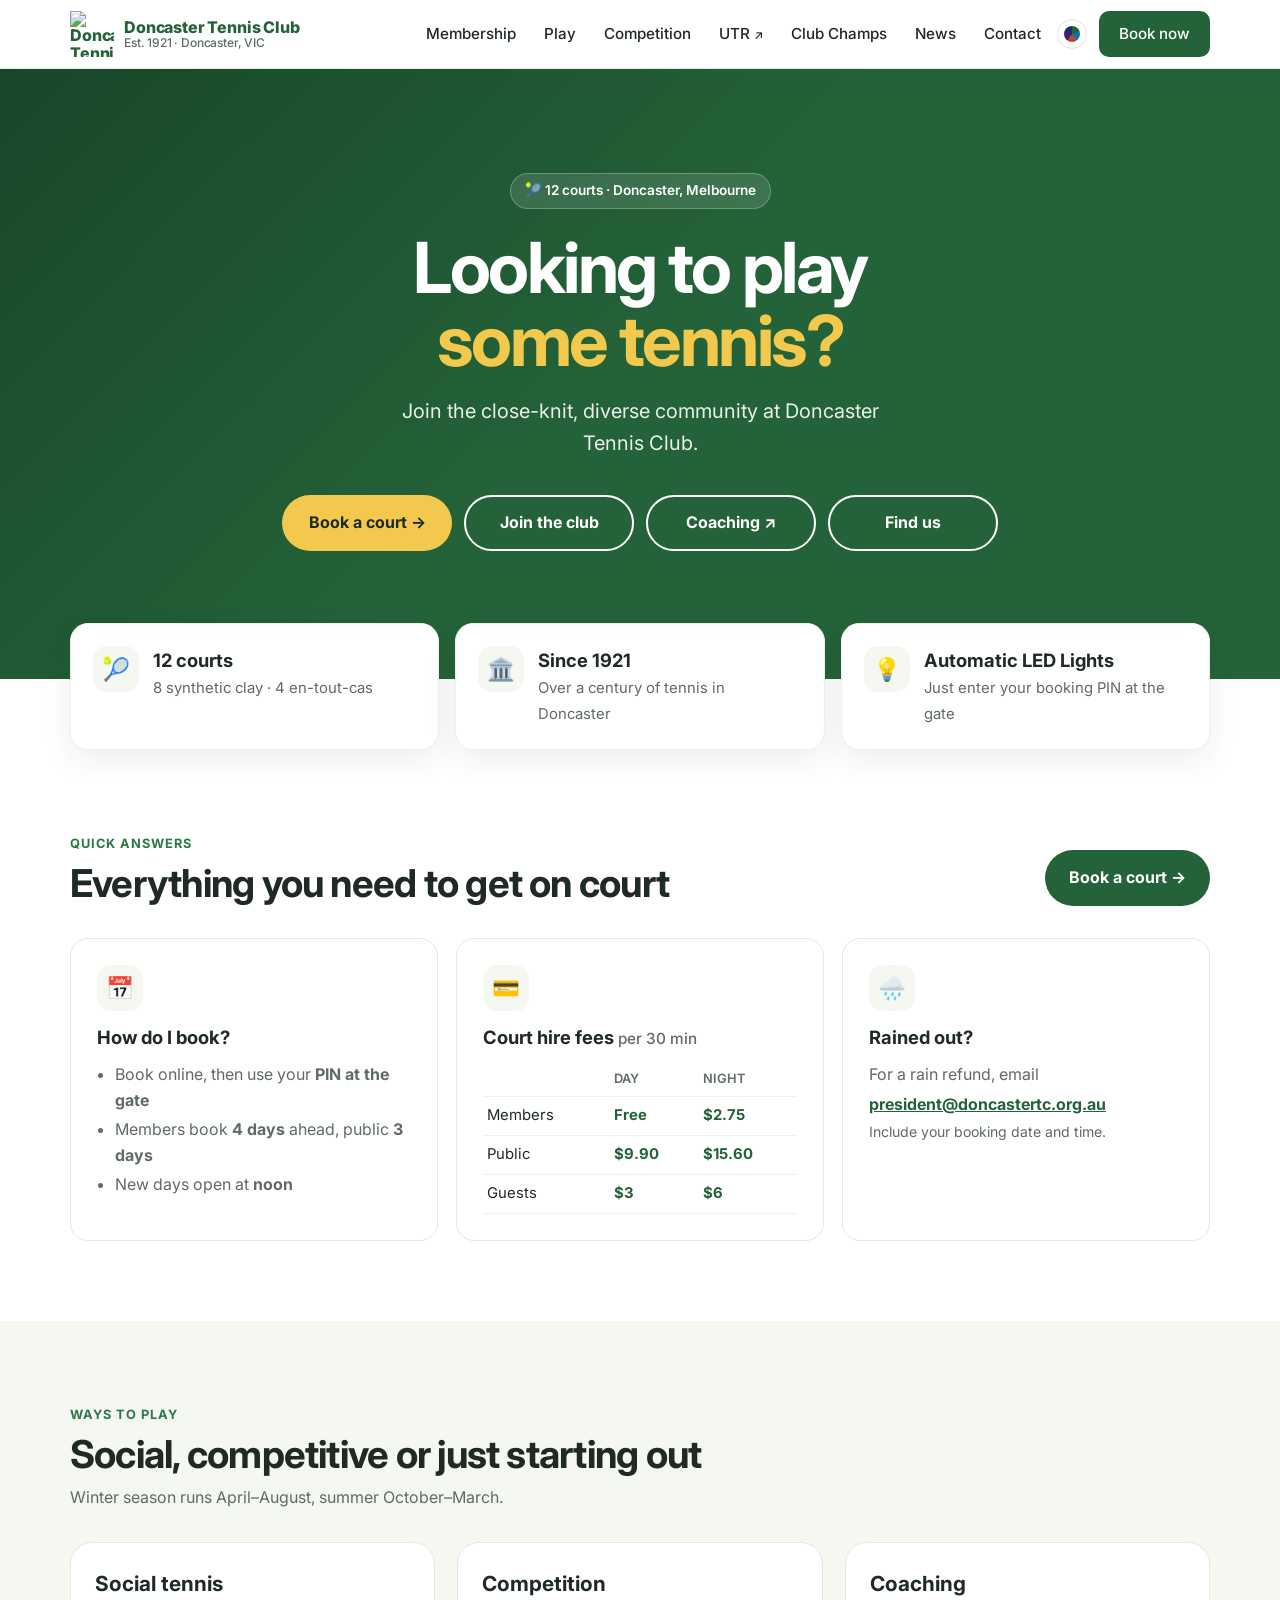
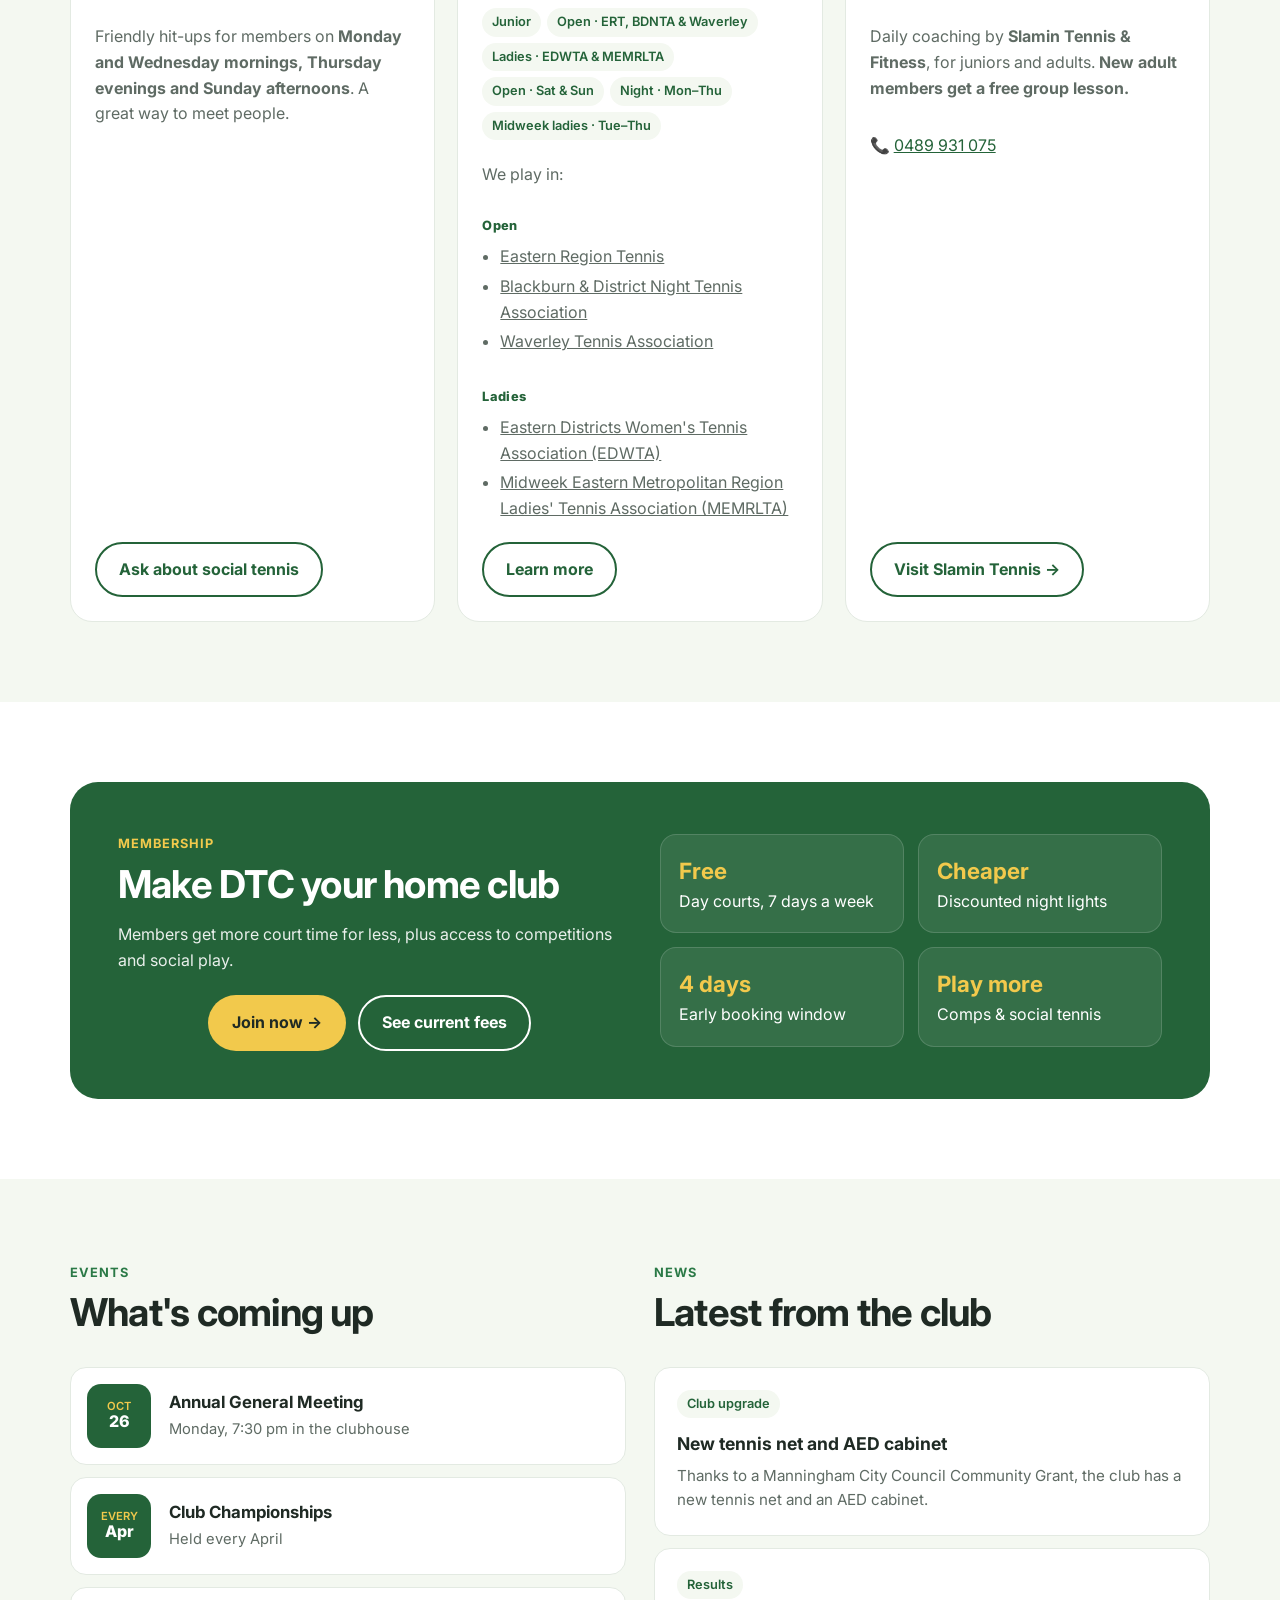
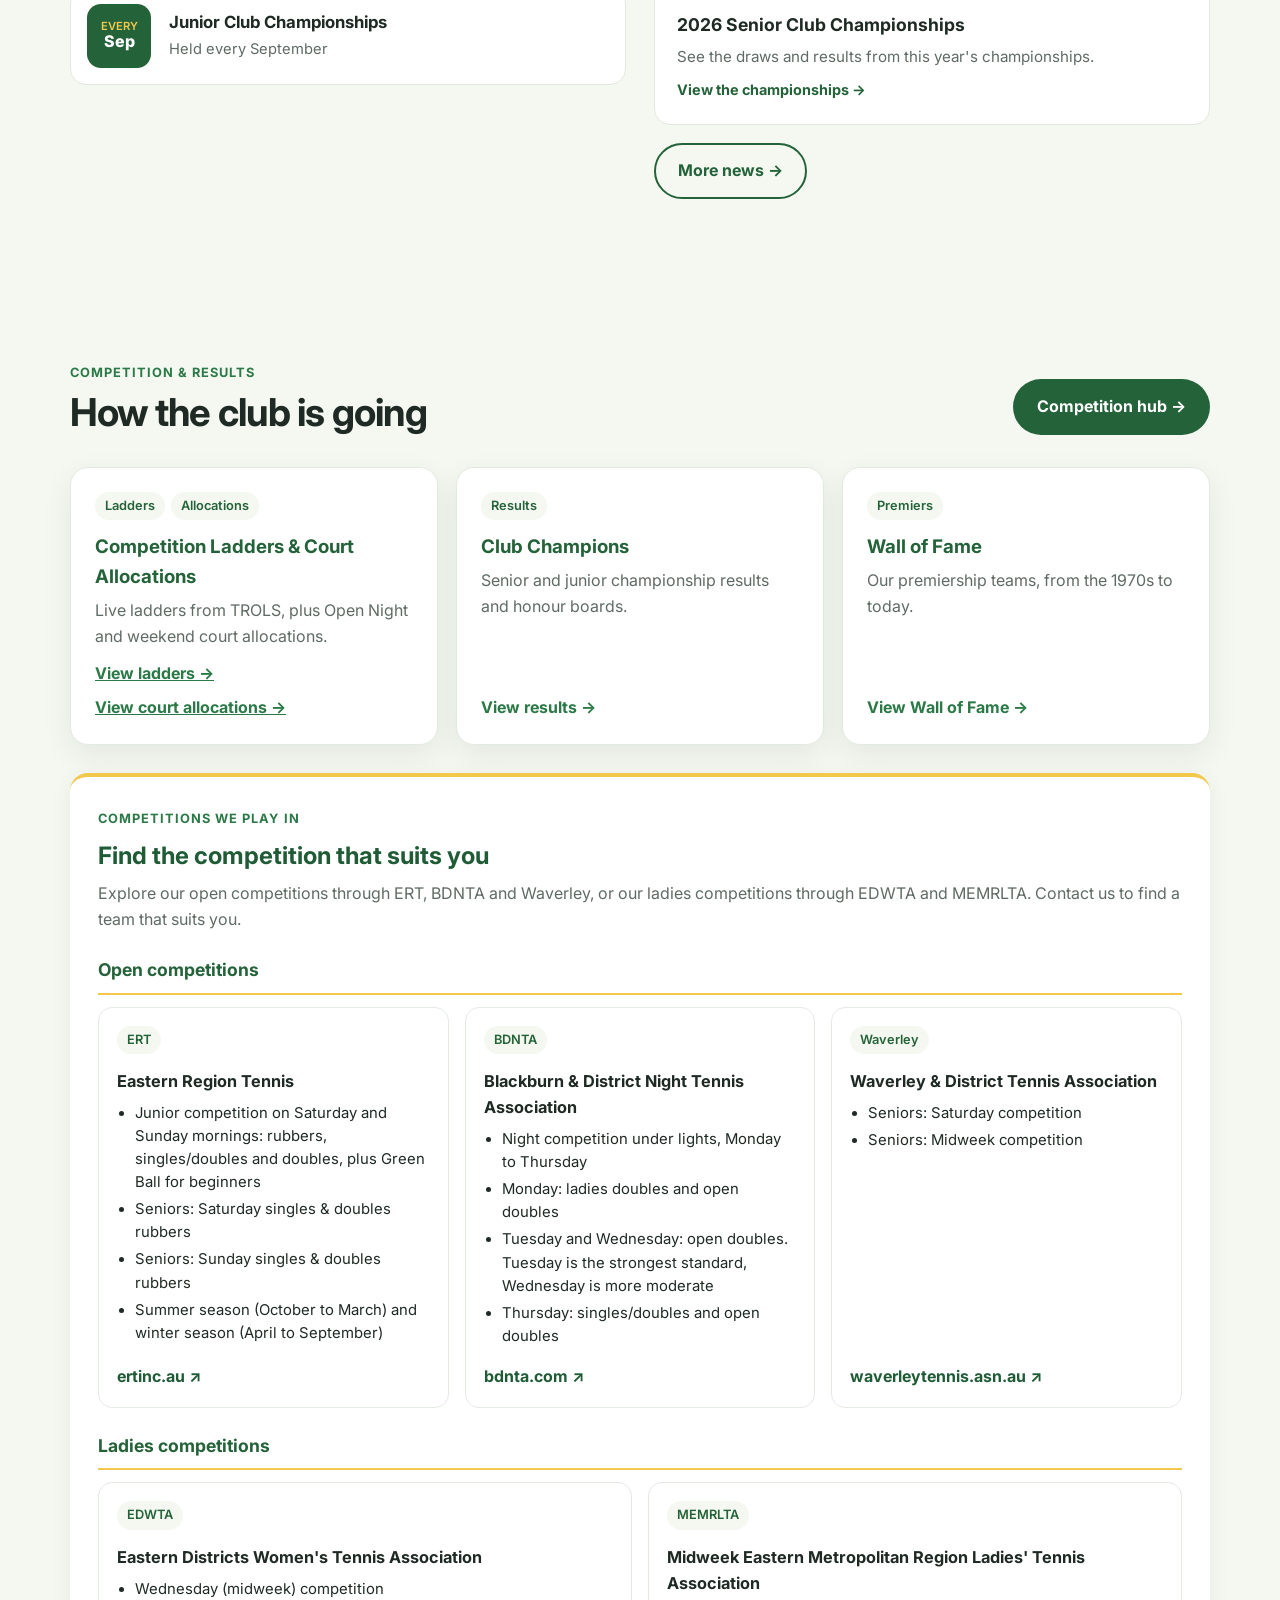
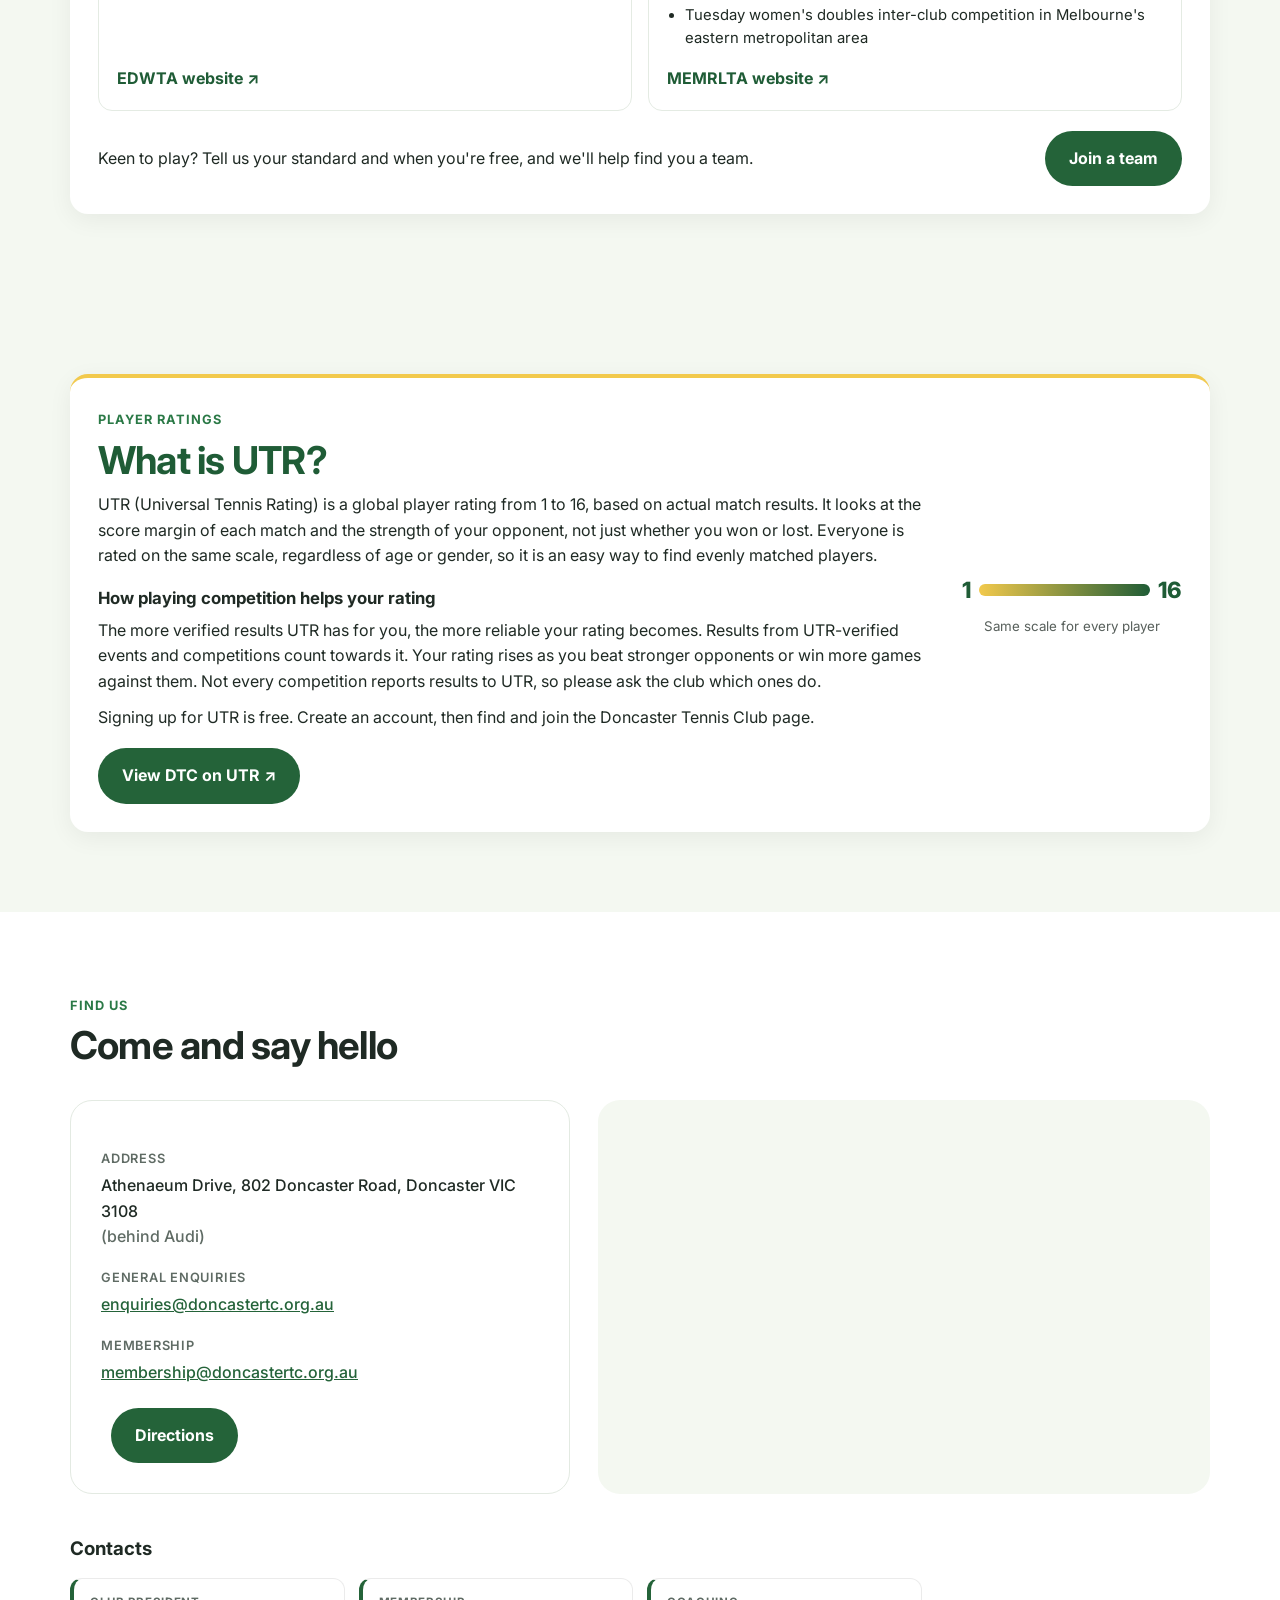
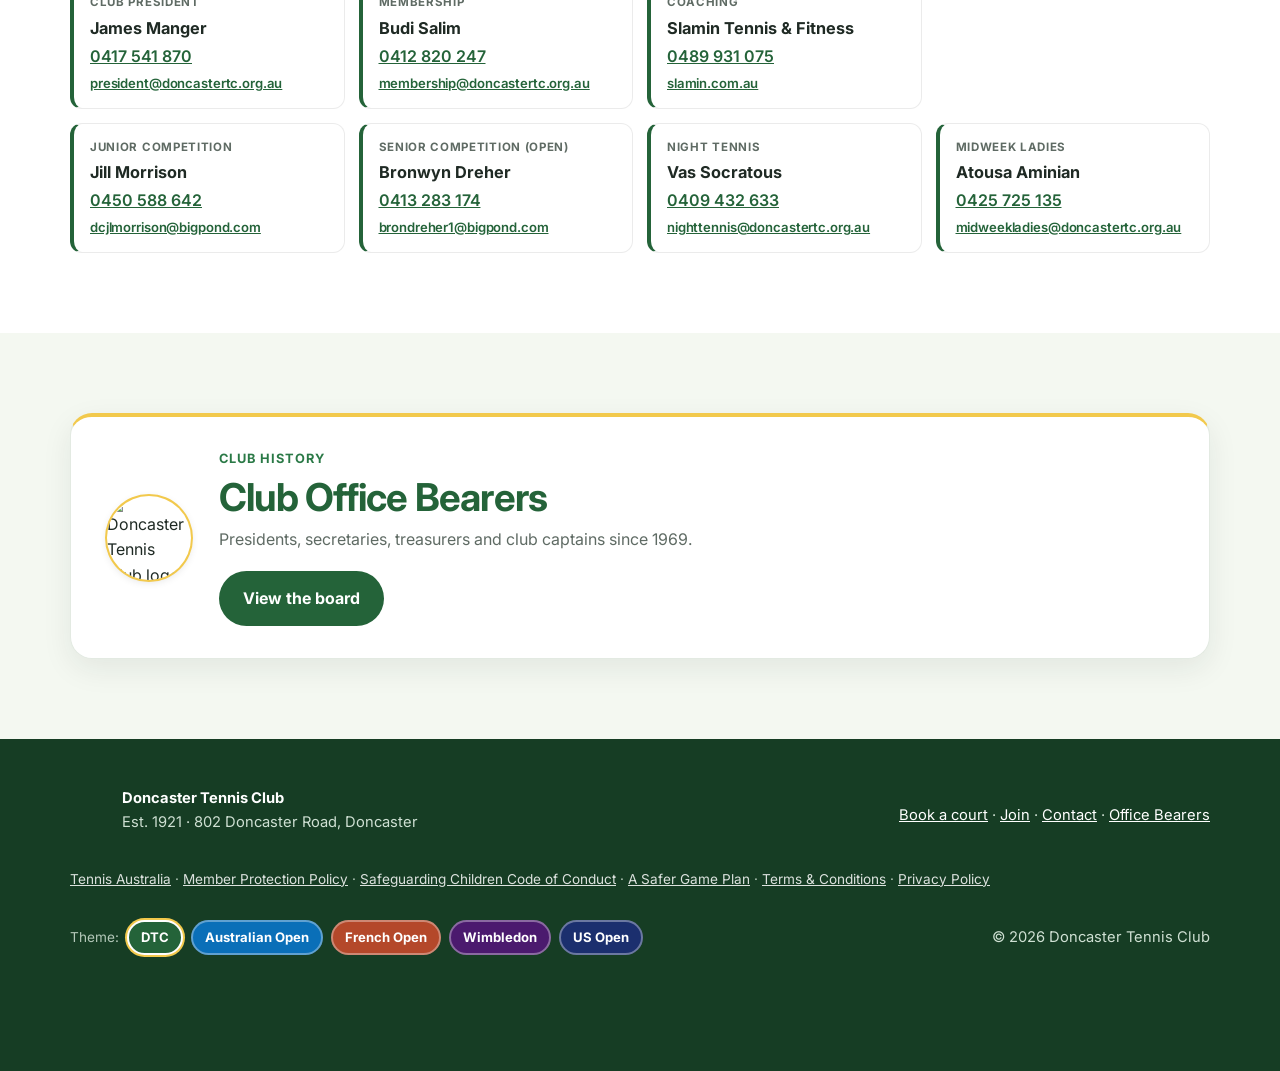
==== index.html @ 99ca33c4 "Social icons, Social/Coaching slideshows, 3-card Competition & Results section Co-authored-by: Donca" ====
<!doctype html>
<html lang="en">
<head>
<meta charset="utf-8"><meta name="viewport" content="width=device-width,initial-scale=1">
<title>Doncaster Tennis Club · Melbourne</title>
<meta name="description" content="Doncaster Tennis Club – 12 courts in Doncaster, Melbourne. Book a court, join, coaching and competition.">
<link rel="icon" href="logo.png">
<link rel="preconnect" href="https://fonts.googleapis.com"><link href="https://fonts.googleapis.com/css2?family=Inter:wght@400;500;600;700;800&display=swap" rel="stylesheet">
<style>
:root{--g:#246339;--g2:#2A7946;--y:#F2C94C;--t:#1F2A24;--m:#5F6B64;--l:#F4F8F1;--r:18px;--sh:0 10px 30px rgba(31,42,36,.08)}
*{box-sizing:border-box}html{scroll-behavior:smooth;scroll-padding-top:80px}
body{margin:0;font-family:Inter,system-ui,-apple-system,Segoe UI,Roboto,sans-serif;color:var(--t);line-height:1.6;background:#fff}
img{max-width:100%;display:block}a{color:var(--g)}
.wrap{max-width:1180px;margin:0 auto;padding:0 20px}
.skip{position:absolute;left:-999px}.skip:focus{left:10px;top:10px;z-index:99;background:#fff;padding:8px}
:focus-visible{outline:3px solid var(--y);outline-offset:2px}
/* banner */
.banner{background:var(--y);color:var(--t);font-weight:600;font-size:.95rem}
.banner .wrap{display:flex;align-items:center;gap:12px;padding-top:9px;padding-bottom:9px}
.banner p{margin:0;flex:1;text-align:center}.banner button{background:none;border:0;font-size:1.4rem;line-height:1;cursor:pointer;color:var(--t)}
/* header */
header{position:sticky;top:0;z-index:50;background:rgba(255,255,255,.92);backdrop-filter:blur(10px);border-bottom:1px solid #e6ece6}
.nav{display:flex;align-items:center;justify-content:space-between;height:68px}
.brand{display:flex;align-items:center;gap:10px;text-decoration:none;color:var(--g);font-weight:800;letter-spacing:-.01em;line-height:1.1;flex-shrink:0}
.brand img{width:44px;height:46px}.brand small{display:block;font-weight:500;color:var(--m);font-size:.75rem}
.menu{display:flex;gap:4px;list-style:none;margin:0;padding:0;align-items:center}
.menu a{text-decoration:none;color:var(--t);font-weight:500;padding:8px 12px;border-radius:10px;font-size:.95rem;white-space:nowrap}
.menu a:hover{background:var(--l);color:var(--g)}
.menu a.btn-g:hover{background:var(--y);color:#1F2A24}
.btn{display:inline-flex;align-items:center;justify-content:center;gap:8px;font-weight:700;text-decoration:none;border-radius:999px;padding:13px 22px;transition:transform .15s,box-shadow .15s;border:2px solid transparent}
.btn:hover{transform:translateY(-2px);box-shadow:var(--sh)}
.btn-y{background:var(--y);color:var(--t)!important}.btn-g{background:var(--g);color:#fff!important}
.btn-o{border-color:currentColor;color:#fff}.btn-og{border-color:var(--g);color:var(--g)}
.menu .btn{padding:9px 18px;margin-left:8px}
.burger{display:none;background:none;border:0;width:44px;height:44px;cursor:pointer;border-radius:10px}
.burger span{display:block;width:22px;height:2px;background:var(--t);margin:5px auto;transition:.2s}
/* hero */
.hero{position:relative;color:#fff;overflow:hidden;background:linear-gradient(135deg,rgba(22,66,38,.86) 0%,color-mix(in srgb,var(--g) 76%,transparent) 50%,color-mix(in srgb,var(--g) 70%,transparent) 100%),url(hero-court.jpg) center 45%/cover no-repeat #246339}
@media(max-width:700px){.hero{background:linear-gradient(180deg,rgba(22,66,38,.82),color-mix(in srgb,var(--g) 78%,transparent)),url(hero-court-m.jpg) center/cover no-repeat #246339}}
.hero .wrap{display:flex;flex-direction:column;align-items:center;text-align:center;padding-top:104px;padding-bottom:128px;position:relative;z-index:1}
.eyebrow{display:inline-block;background:rgba(255,255,255,.12);border:1px solid rgba(255,255,255,.25);padding:6px 14px;border-radius:999px;font-size:.85rem;font-weight:600}
h1{font-size:clamp(2.4rem,6vw,4.4rem);line-height:1.04;letter-spacing:-.035em;margin:22px 0 18px;max-width:18ch;text-wrap:balance}
h1 em{font-style:normal;color:var(--y)}
.hero p.lead{font-size:1.25rem;opacity:.9;max-width:38ch;margin:0 auto 36px}
.ctas{display:flex;flex-wrap:wrap;gap:12px;justify-content:center}
/* quick info */
.facts{margin-top:-56px;position:relative;z-index:2}
.facts .grid{display:grid;grid-template-columns:repeat(3,1fr);gap:16px}
.fact{background:#fff;border-radius:var(--r);padding:22px;box-shadow:var(--sh);display:flex;gap:14px;align-items:flex-start;border:1px solid #edf1ec}
.ico{flex:none;width:46px;height:46px;border-radius:14px;background:var(--l);display:grid;place-items:center;font-size:1.4rem}
.fact b{display:block;font-size:1.15rem}.fact span{color:var(--m);font-size:.93rem}
section{padding:80px 0}.band{background:var(--l)}
.sh{display:flex;justify-content:space-between;align-items:end;gap:20px;margin-bottom:32px;flex-wrap:wrap}
h2{font-size:clamp(1.7rem,3.5vw,2.4rem);letter-spacing:-.02em;line-height:1.15;margin:6px 0 0}
.kicker{color:var(--g2);font-weight:700;text-transform:uppercase;letter-spacing:.08em;font-size:.8rem}
.sub{color:var(--m);max-width:52ch;margin:8px 0 0}
/* quick answers */
.qa{display:grid;grid-template-columns:repeat(3,1fr);gap:18px}
.card{background:#fff;border-radius:var(--r);padding:26px;border:1px solid #e3eae2;transition:transform .2s,box-shadow .2s}
.card:hover{transform:translateY(-4px);box-shadow:var(--sh)}
.card h3{margin:12px 0 10px;font-size:1.15rem}
.card ul{margin:0;padding-left:18px;color:var(--m)}.card li{margin:4px 0}
table{width:100%;border-collapse:collapse;font-size:.93rem}
th,td{text-align:left;padding:7px 4px;border-bottom:1px solid #edf1ec}th{color:var(--m);font-weight:600;font-size:.8rem;text-transform:uppercase}
td.p{font-weight:700;color:var(--g)}
.note{font-size:.82rem;color:var(--m);margin-top:10px}
/* ways */
.ways{display:grid;grid-template-columns:repeat(3,1fr);gap:22px}
.way{background:#fff;border-radius:22px;overflow:hidden;border:1px solid #e3eae2;display:flex;flex-direction:column;transition:transform .2s,box-shadow .2s}
.way:hover{transform:translateY(-4px);box-shadow:var(--sh)}
.way>img,.way-photos{aspect-ratio:4/3;object-fit:cover;width:100%;display:block}
.way-photos{position:relative;background:var(--l);overflow:hidden}
.way-photos[hidden]{display:none}
.way-photos .wp-slide{position:absolute;inset:0;opacity:0;transition:opacity .7s ease;color:inherit;text-decoration:none}
.way-photos .wp-slide.is-on{opacity:1;z-index:1}
.way-photos .wp-slide img{width:100%;height:100%;object-fit:cover;aspect-ratio:auto}
.way-photos .wp-cap{position:absolute;left:0;right:0;bottom:0;padding:26px 14px 24px;background:linear-gradient(180deg,transparent,rgba(15,24,18,.78));color:#fff;font-size:.82rem;font-weight:600;line-height:1.3;display:-webkit-box;-webkit-line-clamp:2;-webkit-box-orient:vertical;overflow:hidden}
.way-photos .wp-dots{position:absolute;left:0;right:0;bottom:7px;display:flex;justify-content:center;gap:6px;z-index:2}
.way-photos .wp-dots button{width:8px;height:8px;padding:0;border:0;border-radius:999px;background:rgba(255,255,255,.55);cursor:pointer}
.way-photos .wp-dots button[aria-current=true]{background:var(--y);width:16px}
@media (prefers-reduced-motion:reduce){.way-photos .wp-slide{transition:none}}
.way .b{padding:24px;display:flex;flex-direction:column;flex:1}
.way h3{margin:0 0 8px;font-size:1.3rem}.way p,.way li{color:var(--m)}.way ul{padding-left:18px;margin:0 0 16px}
.way .btn{margin-top:auto;align-self:flex-start}
.tag{display:inline-block;background:var(--l);color:var(--g);font-weight:600;font-size:.8rem;padding:4px 10px;border-radius:999px;margin:0 6px 6px 0}
/* membership */
.mem{background:var(--g);color:#fff;border-radius:28px;padding:48px;display:grid;grid-template-columns:1fr 1fr;gap:40px;align-items:center;position:relative;overflow:hidden}
.mem h2{color:#fff}.mem .kicker{color:var(--y)}
.perks{display:grid;grid-template-columns:1fr 1fr;gap:14px;list-style:none;padding:0;margin:0}
.perks li{background:rgba(255,255,255,.08);border:1px solid rgba(255,255,255,.15);border-radius:16px;padding:18px}
.perks b{display:block;color:var(--y);font-size:1.4rem}
.mem a.link{color:#fff;font-weight:600}
.news.has-img{display:flex;gap:16px;align-items:flex-start}.news .th{width:96px;height:96px;flex:none;object-fit:cover;border-radius:12px}
.news .dt{color:var(--m);font-size:.85rem;font-weight:600}
.news-load{padding:22px;border-radius:16px;border:1px dashed #cfdccd;color:var(--m);margin-bottom:12px}
.news-more{margin-top:6px}
/* events & news */
.two{display:grid;grid-template-columns:1fr 1fr;gap:28px}
.ev{display:flex;gap:18px;align-items:center;padding:16px;background:#fff;border-radius:16px;border:1px solid #e3eae2;margin-bottom:12px}
.date{flex:none;width:64px;height:64px;border-radius:14px;background:var(--g);color:#fff;display:grid;place-items:center;text-align:center;line-height:1.05;font-weight:800}
.date small{display:block;font-size:.7rem;font-weight:600;color:var(--y);text-transform:uppercase}
.ev h3{margin:0;font-size:1.05rem}.ev p{margin:2px 0 0;color:var(--m);font-size:.92rem}
.news{display:block;text-decoration:none;color:inherit;padding:22px;background:#fff;border-radius:16px;border:1px solid #e3eae2;margin-bottom:12px;transition:.2s}
.news:hover{border-color:var(--g2);box-shadow:var(--sh)}
.news h3{margin:6px 0;font-size:1.1rem}.news p{margin:0;color:var(--m);font-size:.95rem}.news .more{color:var(--g);font-weight:700;font-size:.9rem;margin-top:8px;display:inline-block}
/* find */
.find{display:grid;grid-template-columns:.9fr 1.1fr;gap:28px;align-items:stretch}
.contact{background:#fff;border-radius:22px;padding:30px;border:1px solid #e3eae2}
.contacts{margin-top:40px}.contacts h3{margin:0 0 14px}.cgrid{display:grid;grid-template-columns:repeat(auto-fill,minmax(250px,1fr));gap:14px}.cc{background:#fff;border:1px solid rgba(0,0,0,.08);border-left:4px solid var(--g);border-radius:12px;padding:14px 16px;display:flex;flex-direction:column;gap:3px;min-width:0}.cc .cr{font-size:.72rem;text-transform:uppercase;letter-spacing:.06em;color:var(--m);font-weight:700}.cc b{font-size:1.02rem}.cc a{overflow-wrap:anywhere;font-weight:600}
.contact dl{margin:0}.contact dt{font-size:.8rem;text-transform:uppercase;letter-spacing:.06em;color:var(--m);font-weight:600;margin-top:18px}
.contact dd{margin:4px 0 0;font-weight:500}
.social{display:flex;gap:10px;margin-top:22px;flex-wrap:wrap}
iframe{background:var(--l) url(h20.jpg) center/cover;width:100%;height:100%;min-height:380px;border:0;border-radius:22px}
footer{background:#163d24;color:#cfe0d3;padding:48px 0 110px;font-size:.92rem}
footer .wrap{display:flex;justify-content:space-between;gap:24px;flex-wrap:wrap;align-items:center}
footer a{color:#fff}footer img{width:40px}
.fb{display:flex;gap:12px;align-items:center}
.soc{display:flex;gap:8px;align-items:center}
.soc a{display:inline-flex;align-items:center;justify-content:center;width:40px;height:40px;border-radius:50%;border:2px solid currentColor;color:var(--g);text-decoration:none;background:transparent;flex-shrink:0}
.soc a:hover,.soc a:focus-visible{background:var(--g);color:#fff;outline:2px solid var(--g);outline-offset:2px}
.soc a svg{width:18px;height:18px;fill:currentColor;display:block}
.fb .soc{margin-top:10px}
footer .soc a{color:#fff;border-color:rgba(255,255,255,.65)}
footer .soc a:hover,footer .soc a:focus-visible{background:#fff;color:#163d24;outline-color:#fff}

/* mobile bar */
.mbar{display:none}
/* reveal */
.rv{opacity:0;transform:translateY(24px);transition:opacity .7s ease,transform .7s ease}.rv.in{opacity:1;transform:none}
#results .sub{max-width:420px}
.tabs{display:flex;gap:6px;background:#fff;border:1px solid #e3eae2;border-radius:999px;padding:5px;width:max-content;max-width:100%;overflow-x:auto;margin-bottom:24px}
.tabs button{border:0;background:none;font:inherit;font-weight:700;color:var(--m);padding:10px 18px;border-radius:999px;cursor:pointer;white-space:nowrap}
.tabs button[aria-selected=true]{background:var(--g);color:#fff}
.sm-l{display:none}
.tp{background:#fff;border:1px solid #e3eae2;border-radius:var(--r);padding:26px;box-shadow:var(--sh)}
.lad{display:grid;grid-template-columns:repeat(3,1fr);gap:18px;margin-bottom:18px}
.lg h4{margin:0 0 8px;font-size:.85rem;color:var(--m);text-transform:uppercase;letter-spacing:.05em}
.chips{display:flex;flex-wrap:wrap;gap:6px}
.chip{border:1.5px solid var(--g);background:#fff;color:var(--g);font:inherit;font-size:.88rem;font-weight:600;padding:6px 12px;border-radius:999px;cursor:pointer}
.chip.on,.chip:hover{background:var(--g);color:#fff}
.lframe{border:1px solid #e3eae2;border-radius:12px;overflow:hidden}
.lhead{display:flex;justify-content:space-between;gap:10px;flex-wrap:wrap;padding:12px 16px;background:var(--l);font-size:.95rem}
.lhead a{font-weight:700}
#lif{width:100%;height:560px;border:0;display:block;background:#fff}
.tw{overflow-x:auto;-webkit-overflow-scrolling:touch;margin:0 0 8px}
.rt{min-width:560px}.rt td.w{font-weight:700;color:var(--g)}.rt td.ev-n{font-weight:600}
.rt tbody tr:nth-child(even){background:#fafcf9}.rt td,.rt th{padding:10px 10px}
.rh{margin:26px 0 8px;font-size:1.1rem}.rh:first-child{margin-top:0}
.soon{background:var(--l);border-radius:14px;padding:20px 22px}.soon h3{margin:8px 0 4px}.soon p{margin:0 0 14px;color:var(--m)}
details{margin-top:18px;border-top:1px solid #edf1ec;padding-top:14px}summary{cursor:pointer;font-weight:700;color:var(--g);font-size:1.02rem}
details .tw{margin-top:12px}
.dyn:empty{display:none}.dyn{margin-top:22px}.dyn h4{margin:0 0 8px;font-size:.85rem;color:var(--m);text-transform:uppercase;letter-spacing:.05em}
.dyn a{display:block;padding:8px 0;border-bottom:1px solid #edf1ec;text-decoration:none;font-weight:600}.dyn a span{color:var(--m);font-weight:400;font-size:.85rem;margin-left:8px}
@media (max-width:960px){.lad{grid-template-columns:1fr}}
@media (max-width:600px){.lg-l{display:none}.sm-l{display:inline}.tabs{width:100%}.tabs button{flex:1}.tp{padding:18px}.tabs button{padding:9px 13px;font-size:.9rem}#lif{height:480px}}
@media (prefers-reduced-motion:reduce){*{transition:none!important;scroll-behavior:auto!important}.rv{opacity:1;transform:none}}
@media (max-width:1100px) and (min-width:1021px){
 .menu{gap:2px}
 .menu a{padding:8px 8px}
 .menu .btn{padding:9px 14px;margin-left:4px}
}
@media (max-width:1020px){
 .menu{position:fixed;inset:68px 0 auto 0;background:#fff;flex-direction:column;align-items:stretch;padding:12px 20px 24px;gap:2px;box-shadow:var(--sh);transform:translateY(-12px);opacity:0;visibility:hidden;transition:.25s;z-index:-1;top:68px;bottom:auto}
 .menu.open{transform:none;opacity:1;visibility:visible}.menu a{padding:14px 12px;font-size:1.05rem}.menu .btn{margin:10px 0 0}
 .burger{display:block}
 .burger[aria-expanded=true] span:nth-child(1){transform:translateY(7px) rotate(45deg)}
 .burger[aria-expanded=true] span:nth-child(2){opacity:0}
 .burger[aria-expanded=true] span:nth-child(3){transform:translateY(-7px) rotate(-45deg)}
}
@media (max-width:960px){
 .hero .wrap{padding-top:64px;padding-bottom:96px}
 .facts .grid,.qa,.ways,.two,.find,.mem{grid-template-columns:1fr}
 .mem{padding:30px 22px}
 section{padding:56px 0}
}
@media (max-width:600px){
 .hero .wrap{padding-top:48px;padding-bottom:84px}
 .ctas .btn{flex:1 1 100%}
 .perks{grid-template-columns:1fr 1fr}
 .mbar{display:grid;grid-template-columns:1fr 1fr 1fr;gap:8px;position:fixed;left:0;right:0;bottom:0;z-index:60;background:#fff;padding:10px 12px calc(10px + env(safe-area-inset-bottom));box-shadow:0 -6px 20px rgba(0,0,0,.08)}
 .mbar a{padding:12px 6px;font-size:.92rem}
}

[data-theme=ao]{--g:#0A6FB8;--g2:#0091D2;--y:#C8E63C;--l:#EEF6FB}
[data-theme=rg]{--g:#B4482A;--g2:#D0623E;--y:#F3D08A;--l:#FBF2EC}
[data-theme=wim]{--g:#4B1A6E;--g2:#00703C;--y:#E2CF8E;--l:#F5F1F8}
[data-theme=us]{--g:#1B2F6E;--g2:#2F6FD6;--y:#FFD100;--l:#EEF2FA}
.themes{display:flex;flex-wrap:wrap;gap:8px;align-items:center;justify-content:center;margin:6px 0}
.themes span{font-size:.85rem;opacity:.85}
.themes button{border:2px solid rgba(255,255,255,.35);border-radius:999px;padding:5px 12px;font:inherit;font-size:.82rem;font-weight:700;cursor:pointer;color:#fff;background:var(--sw)}
.themes button[aria-pressed=true]{border-color:#fff;box-shadow:0 0 0 2px var(--y)}

.tsel{position:relative;display:flex;align-items:center}
.tbtn{width:30px;height:30px;border-radius:50%;border:1px solid #dfe6de;background:#fff;cursor:pointer;display:grid;place-items:center;padding:0}
.tbtn:hover{border-color:var(--g)}
.tdot{width:16px;height:16px;border-radius:50%;background:conic-gradient(#246339 0 20%,#0A6FB8 0 40%,#B4482A 0 60%,#4B1A6E 0 80%,#1B2F6E 0)}
.tpop{position:absolute;top:40px;right:0;background:#fff;border:1px solid #e3eae2;border-radius:999px;padding:6px;display:flex;gap:6px;box-shadow:var(--sh);z-index:60}
.tpop[hidden]{display:none}
.tpop button{width:22px;height:22px;border-radius:50%;border:2px solid #fff;background:var(--sw);cursor:pointer;padding:0;box-shadow:0 0 0 1px rgba(0,0,0,.12)}
.tpop button[aria-pressed=true]{box-shadow:0 0 0 2px var(--y),0 0 0 3px var(--t)}

.tpop button{position:relative}
.tpop button::after{content:attr(data-n);position:absolute;top:32px;left:50%;transform:translateX(-50%);white-space:nowrap;background:var(--t);color:#fff;font-size:.75rem;font-weight:600;padding:5px 9px;border-radius:6px;opacity:0;pointer-events:none;transition:opacity .15s}
.tpop button:hover::after,.tpop button:focus-visible::after{opacity:1}
.tpop button:last-child::after{left:auto;right:-6px;transform:none}

.banner{position:relative;overflow:hidden;border-bottom:3px solid var(--g)}
.banner::before{content:"";position:absolute;inset:0;background:linear-gradient(100deg,transparent 30%,rgba(255,255,255,.55) 50%,transparent 70%);transform:translateX(-100%);animation:bshine 5s ease-in-out infinite}
.banner .wrap{position:relative}
@keyframes bshine{0%,60%{transform:translateX(-100%)}100%{transform:translateX(100%)}}
.bnew{display:inline-block;background:var(--g);color:#fff;font-size:.7rem;font-weight:800;letter-spacing:.08em;padding:3px 8px;border-radius:999px;margin-right:6px;vertical-align:2px;animation:bpulse 1.8s ease-in-out infinite}
@keyframes bpulse{0%,100%{box-shadow:0 0 0 0 color-mix(in srgb,var(--g) 60%,transparent)}50%{box-shadow:0 0 0 6px transparent}}
.bmore{color:var(--g);font-weight:800;margin-left:8px;white-space:nowrap;text-decoration:underline;text-underline-offset:3px}
@media (prefers-reduced-motion:reduce){.banner::before,.bnew{animation:none}}
.plays{margin:.2em 0 1em 1.2em;padding:0;list-style:disc}.plays,.plays li,.plays a{font-size:1rem!important;font-weight:400}.plays li{margin:.25em 0}.plays a{color:inherit;text-decoration:underline}.hero .ctas .btn{width:170px}@media(max-width:700px){.hero .ctas .btn{width:100%}}.cc a[href^="mailto:"],.cc a[href^="http"]{font-size:.82rem;letter-spacing:-.01em}
.phead{background:linear-gradient(135deg,#163d24,#246339);color:#fff;padding:56px 0 48px}.phead h1{color:#fff;margin:6px 0 8px;font-size:clamp(2rem,4vw,2.8rem)}.phead p{margin:0;color:#d6e6da}.phead .kicker{color:var(--y)}
.rpage{padding:40px 0 80px;background:var(--l)}
.intro{margin:0 0 14px;color:var(--m)}
.jump{margin-bottom:8px}.jump .chip{text-decoration:none}
.assoc{font-size:1.35rem;margin:34px 0 12px;padding-bottom:8px;border-bottom:3px solid var(--y);scroll-margin-top:90px}
.lsec{border:1px solid #e3eae2;border-radius:12px;overflow:hidden;margin-bottom:18px}
.lsec .lhead h3{margin:0;font-size:1.02rem;color:var(--g)}
iframe.trols{width:100%;height:520px;min-height:0;border:0;border-radius:0;display:block;background:#fff}
.yr{scroll-margin-top:90px;margin-top:34px}.yr:first-of-type{margin-top:20px}
.yh{font-size:1.25rem;margin:0 0 6px;padding-bottom:8px;border-bottom:3px solid var(--y)}
.gh{margin:18px 0 6px;font-size:.85rem;letter-spacing:.08em;color:var(--g2)}
.board{max-width:720px;margin:0 auto;text-align:center}.board .bk{margin:0;text-transform:uppercase;letter-spacing:.14em;font-size:.78rem;color:var(--m);font-weight:700}
.board h2{margin:4px 0 2px;color:var(--g)}.board .bs{margin:0 0 14px;font-style:italic;color:var(--m)}.board table{text-align:left}.board .rt{min-width:0}.hb td.w{color:inherit;font-weight:500}
.slides{max-width:860px;margin:30px auto 0;aspect-ratio:16/9.6}.slides iframe{min-height:0;height:100%;border-radius:14px}
.note{font-size:.88rem;color:var(--m)}
.rteaser{display:grid;grid-template-columns:repeat(3,1fr);gap:18px}
.rteaser .rcard{display:flex;flex-direction:column;box-sizing:border-box;height:100%}
.rteaser .rcard > .tag{align-self:flex-start}
.rcard .more,.rcard .mores{margin-top:auto}
.rcard .mores{display:flex;flex-wrap:wrap;gap:8px 18px}
.rcard .mores .more{margin-top:0}
.utr-band .utr{margin-top:0}
.comps{margin-top:28px;background:var(--card,#fff);border-radius:18px;box-shadow:0 6px 24px rgba(0,0,0,.06);padding:28px;border-top:4px solid var(--gold,#f2c94c);scroll-margin-top:90px}
.comps h3{margin:6px 0 6px;font-size:1.5rem;color:var(--green,#1f5c36)}.comps-sub{margin:0 0 18px;color:var(--m)}
.comps-grid{display:grid;grid-template-columns:repeat(2,1fr);gap:16px}.comp{border:1px solid #e4ebe3;border-radius:14px;padding:18px;display:flex;flex-direction:column}
.comp .tag{align-self:flex-start;width:fit-content;max-width:max-content}.comp h4{margin:8px 0 8px;font-size:1.02rem}.comp ul{margin:0 0 12px;padding-left:18px;line-height:1.55;font-size:.93rem}.comp li{margin-bottom:4px}.comp .more{margin-top:auto;font-weight:700;color:var(--green,#1f5c36);text-decoration:none}
.comps-cta{display:flex;align-items:center;justify-content:space-between;gap:16px;margin-top:20px;flex-wrap:wrap}.comps-cta p{margin:0}

@media (max-width:900px){.comps-grid{grid-template-columns:1fr}.comps{padding:20px}}
.utr{margin-top:28px;background:var(--card,#fff);border-radius:18px;box-shadow:0 6px 24px rgba(0,0,0,.06);padding:28px;display:grid;grid-template-columns:1fr 220px;gap:28px;align-items:center;border-top:4px solid var(--gold,#f2c94c)}
.utr h2{margin:6px 0 10px;color:var(--green,#1f5c36)}.utr h3{margin:16px 0 6px;font-size:1.05rem}.utr p{margin:0 0 10px;line-height:1.6}
.utr-btn{display:inline-block;margin-top:8px}.utr-scale{display:grid;grid-template-columns:auto 1fr auto;gap:8px;align-items:center;text-align:center}
.utr-n{font-weight:800;font-size:1.4rem;color:var(--green,#1f5c36)}.utr-bar{height:12px;border-radius:6px;background:linear-gradient(90deg,var(--gold,#f2c94c),var(--green,#1f5c36))}.utr-scale small{grid-column:1/-1;opacity:.75}
.sr-only{position:absolute;width:1px;height:1px;overflow:hidden;clip:rect(0 0 0 0);white-space:nowrap}
@media (max-width:700px){.utr{grid-template-columns:1fr;padding:20px}.utr-scale{order:-1}}
.wof-era{scroll-margin-top:90px;margin-top:30px}.wof-h{font-size:1.15rem;margin:0 0 12px;padding-bottom:6px;border-bottom:3px solid var(--y);color:var(--g)}
.wof-grid{display:grid;grid-template-columns:repeat(auto-fill,minmax(250px,1fr));gap:18px}
.wof-card{margin:0;background:#fff;border:1px solid #e3eae2;border-radius:14px;overflow:hidden;display:flex;flex-direction:column;box-shadow:0 2px 10px rgba(0,0,0,.04)}
.wof-open{all:unset;cursor:zoom-in;display:block;aspect-ratio:4/3;background:#eef3ee;overflow:hidden}.wof-open:focus-visible{outline:3px solid var(--y);outline-offset:-3px}
.wof-open img{width:100%;height:100%;object-fit:cover;display:block;transition:transform .3s}.wof-open:hover img{transform:scale(1.03)}
.wof-card figcaption{padding:12px 14px;font-size:.92rem;font-weight:600;color:var(--t,#1d2a20);line-height:1.35}
.wof-lb{position:fixed;inset:0;z-index:1000;background:rgba(10,20,14,.92);display:flex;align-items:center;justify-content:center;padding:20px}.wof-lb[hidden]{display:none}
.wof-lb figure{margin:0;max-width:min(1200px,92vw);text-align:center}.wof-lb img{max-width:100%;max-height:80vh;border-radius:8px;display:block;margin:0 auto}
.wof-lb figcaption{color:#fff;margin-top:12px;font-weight:600}
.wof-lb button{position:absolute;background:rgba(255,255,255,.12);color:#fff;border:0;border-radius:999px;width:46px;height:46px;font-size:1.8rem;line-height:1;cursor:pointer}.wof-lb button:hover,.wof-lb button:focus-visible{background:var(--y);color:#1d1d1d;outline:none}
.wof-x{top:16px;right:16px}.wof-prev{left:16px;top:50%;transform:translateY(-50%)}.wof-next{right:16px;top:50%;transform:translateY(-50%)}
@media(max-width:600px){.wof-grid{grid-template-columns:1fr 1fr;gap:10px}.wof-card figcaption{padding:8px 10px;font-size:.8rem}.wof-prev,.wof-next{top:auto;bottom:18px;transform:none}.wof-prev{left:calc(50% - 56px)}.wof-next{right:calc(50% - 56px)}}

.rcard{display:block;background:#fff;border:1px solid #e3eae2;border-radius:var(--r);padding:24px;box-shadow:var(--sh);text-decoration:none;color:inherit;transition:transform .2s}.rcard:hover{transform:translateY(-3px)}
.rcard h3{margin:6px 0 6px;color:var(--g)}.rcard p{margin:0 0 12px;color:var(--m)}.rcard .more{font-weight:700;color:var(--g2)}
@media (max-width:900px){.rteaser{grid-template-columns:1fr}.tp{padding:18px}iframe.trols{height:460px}}
@media (max-width:600px){.rt.st{min-width:0}.rt.st thead{display:none}.rt.st tr{display:block;padding:10px 4px;border-bottom:1px solid #edf1ec}.rt.st td{display:inline;border:0;padding:0}
.rt.st td.ev-n{display:block;font-size:.8rem;text-transform:uppercase;letter-spacing:.05em;color:var(--m);margin-bottom:2px}
.rt.st td:nth-child(3)::before{content:" def. ";color:var(--m);font-weight:400}.rt.st:not(.jt) td:nth-child(3)::before{content:" d. "}
.rt.st td:nth-child(4)::before{content:" · ";color:var(--m)}.rt.st td:nth-child(4){color:var(--m);white-space:nowrap}.jump .chip{font-size:.82rem}.lg-l{display:none}.sm-l{display:inline}.rt{min-width:520px}.board .rt{min-width:0}}
@media(max-width:600px){#results .tabs{border-radius:14px;padding:4px;gap:2px}#results .tabs button{flex:1 1 auto;padding:9px 6px;font-size:.8rem;letter-spacing:-.01em}}

.comp-list-label{font-size:.8rem;font-weight:800;color:var(--g);margin:12px 0 4px;letter-spacing:.03em}.ways .comp-list-label+.plays{margin-top:0}
.comp-group-title{font-size:1.1rem;color:var(--g);margin:24px 0 12px;padding-bottom:8px;border-bottom:2px solid var(--y)}
@media(min-width:901px){.comps-open{grid-template-columns:repeat(3,minmax(0,1fr))}.comps-ladies{grid-template-columns:repeat(2,minmax(0,1fr))}}
/* office bearers CTA under contact */
.ob-cta{display:grid;grid-template-columns:auto 1fr;gap:28px;align-items:center;background:#fff;border:1px solid #e3eae2;border-top:4px solid var(--y);border-radius:22px;padding:32px 36px;box-shadow:var(--sh);text-decoration:none;color:inherit;transition:transform .2s,box-shadow .2s}
.ob-cta:hover{transform:translateY(-3px);box-shadow:var(--sh)}
.ob-cta img{width:84px;height:84px;object-fit:contain;border-radius:50%;background:#fff;box-shadow:0 0 0 2px var(--y),0 2px 8px rgba(0,0,0,.12)}
.ob-cta .kicker{display:block}
.ob-cta h2{margin:6px 0 8px;color:var(--g)}
.ob-cta p{margin:0 0 18px;color:var(--m)}
.ob-cta .btn{pointer-events:none}
@media (max-width:700px){
 .ob-cta{grid-template-columns:1fr;padding:24px 20px;text-align:center;justify-items:center;gap:16px}
 .ob-cta img{width:72px;height:72px}
 .ob-cta p{margin-bottom:16px}
}

</style>
<script>try{var t=localStorage.getItem("dtc-theme");if(t)document.documentElement.dataset.theme=t}catch(e){}</script>
</head>
<body>
<a class="skip" href="#main">Skip to content</a>
<div class="banner" id="banner" role="region" aria-label="Announcement" hidden><div class="wrap" style="justify-content:center"><p></p></div></div>
<header><div class="wrap nav">
 <a class="brand" href="#top"><img src="logo.png" alt="Doncaster Tennis Club logo"><span>Doncaster Tennis Club<small>Est. 1921 · Doncaster, VIC</small></span></a>
 <button class="burger" aria-label="Menu" aria-expanded="false" aria-controls="menu"><span></span><span></span><span></span></button>
 <ul class="menu" id="menu">
  <li><a href="#membership">Membership</a></li><li><a href="#play">Play</a></li><li><a href="courts.html">Competition</a></li><li><a href="https://app.utrsports.net/club/1909847" target="_blank" rel="noopener" aria-label="UTR (opens in a new tab)">UTR <span aria-hidden="true" style="font-size:.8em">↗</span></a></li><li><a href="results.html">Club Champs</a></li><li><a href="#news">News</a></li><li><a href="#contact">Contact</a></li>
  <li class="tsel"><button class="tbtn" aria-label="Colour theme" aria-expanded="false" title="Colour theme"><span class="tdot"></span></button><div class="tpop" hidden><button data-t="" data-n="DTC club colours" aria-label="DTC club colours theme" style="--sw:#246339"></button><button data-t="ao" data-n="Australian Open, Melbourne blue" aria-label="Australian Open, Melbourne blue theme" style="--sw:#0A6FB8"></button><button data-t="rg" data-n="French Open, Roland-Garros clay" aria-label="French Open, Roland-Garros clay theme" style="--sw:#B4482A"></button><button data-t="wim" data-n="Wimbledon, purple and green" aria-label="Wimbledon, purple and green theme" style="--sw:#4B1A6E"></button><button data-t="us" data-n="US Open, New York navy" aria-label="US Open, New York navy theme" style="--sw:#1B2F6E"></button></div></li><li><a class="btn btn-g" href="https://play.tennis.com.au/doncastertennisclub/Booking/BookByDate" target="_blank" rel="noopener">Book now</a></li>
 </ul>
</div></header>
<main id="main">
<section class="hero" id="top" style="padding:0"><!-- Hero photo: "An overhead view of a tennis court" by Simone Viani on Unsplash (Unsplash License) https://unsplash.com/photos/an-overhead-view-of-a-tennis-court-with-a-tennis-ball-and-racket-2XPHSXVT_Ls --><div class="wrap">
 <div>
  <span class="eyebrow">🎾 12 courts · Doncaster, Melbourne</span>
  <h1>Looking to play <em>some tennis?</em></h1>
  <p class="lead">Join the close-knit, diverse community at Doncaster Tennis Club.</p>
  <div class="ctas">
   <a class="btn btn-y" href="https://play.tennis.com.au/doncastertennisclub/Booking/BookByDate" target="_blank" rel="noopener">Book a court →</a>
   <a class="btn btn-o" href="https://play.tennis.com.au/doncastertennisclub/Membership/Join" target="_blank" rel="noopener">Join the club</a>
   <a class="btn btn-o" href="https://www.slamin.com.au/" target="_blank" rel="noopener">Coaching ↗</a>
   <a class="btn btn-o" href="#contact">Find us</a>
  </div>
 </div>
</div></section>

<div class="facts"><div class="wrap grid">
 <div class="fact rv"><div class="ico">🎾</div><div><b>12 courts</b><span>8 synthetic clay · 4 en-tout-cas</span></div></div>
 <div class="fact rv"><div class="ico">🏛️</div><div><b>Since 1921</b><span>Over a century of tennis in Doncaster</span></div></div>
 <div class="fact rv"><div class="ico">💡</div><div><b>Automatic LED Lights</b><span>Just enter your booking PIN at the gate</span></div></div>
</div></div>

<section id="answers"><div class="wrap">
 <div class="sh rv"><div><span class="kicker">Quick answers</span><h2>Everything you need to get on court</h2></div>
 <a class="btn btn-g" href="https://play.tennis.com.au/doncastertennisclub/Booking/BookByDate" target="_blank" rel="noopener">Book a court →</a></div>
 <div class="qa">
  <article class="card rv"><div class="ico">📅</div><h3>How do I book?</h3><ul>
   <li>Book online, then use your <b>PIN at the gate</b></li><li>Members book <b>4 days</b> ahead, public <b>3 days</b></li><li>New days open at <b>noon</b></li></ul></article>
  <article class="card rv"><div class="ico">💳</div><h3>Court hire fees <small style="color:var(--m);font-weight:500">per 30 min</small></h3>
   <table><thead><tr><th></th><th>Day</th><th>Night</th></tr></thead><tbody id="hire-fees">
   <tr><td>Members</td><td class="p">Free</td><td class="p">$2.75</td></tr>
   <tr><td>Public</td><td class="p">$9.90</td><td class="p">$15.60</td></tr>
   <tr><td>Guests</td><td class="p">$3</td><td class="p">$6</td></tr></tbody></table></article>
  <article class="card rv"><div class="ico">🌧️</div><h3>Rained out?</h3><ul style="list-style:none;padding:0"><li>For a rain refund, email</li><li><a href="mailto:president@doncastertc.org.au"><b>president@doncastertc.org.au</b></a></li><li class="note">Include your booking date and time.</li></ul></article>
 </div>
</div></section>

<section class="band" id="play"><div class="wrap">
 <div class="sh rv"><div><span class="kicker">Ways to play</span><h2>Social, competitive or just starting out</h2><p class="sub">Winter season runs April–August, summer October–March.</p></div></div>
 <div class="ways">
  <article class="way rv"><div class="way-photos" id="social-photos" hidden role="region" aria-roledescription="carousel" aria-label="Social tennis photos"></div><div class="b"><h3>Social tennis</h3><p>Friendly hit-ups for members on <b>Monday and Wednesday mornings, Thursday evenings and Sunday afternoons</b>. A great way to meet people.</p><a class="btn btn-og" href="#contacts">Ask about social tennis</a></div></article>
  <article class="way rv"><div class="way-photos" id="comp-photos" hidden role="region" aria-roledescription="carousel" aria-label="Wall of Fame competition photos"></div><div class="b"><h3>Competition</h3>
   <div><span class="tag">Junior</span><span class="tag">Open · ERT, BDNTA &amp; Waverley</span><span class="tag">Ladies · EDWTA &amp; MEMRLTA</span><span class="tag">Open · Sat &amp; Sun</span><span class="tag">Night · Mon–Thu</span><span class="tag">Midweek ladies · Tue–Thu</span></div>
   <p>We play in:</p><div class="comp-list-label">Open</div><ul class="plays"><li><a href="https://ertinc.au/" target="_blank" rel="noopener">Eastern Region Tennis</a></li><li><a href="https://www.bdnta.com/" target="_blank" rel="noopener">Blackburn &amp; District Night Tennis Association</a></li><li><a href="https://www.waverleytennis.asn.au/" target="_blank" rel="noopener">Waverley Tennis Association</a></li></ul><div class="comp-list-label">Ladies</div><ul class="plays"><li><a href="https://play.tennis.com.au/easterndistrictswomenstennisassociation" target="_blank" rel="noopener">Eastern Districts Women's Tennis Association (EDWTA)</a></li><li><a href="https://www.memrlta.org.au/" target="_blank" rel="noopener">Midweek Eastern Metropolitan Region Ladies' Tennis Association (MEMRLTA)</a></li></ul><a class="btn btn-og" href="#competitions">Learn more</a></div></article>
  <article class="way rv" id="coaching"><div class="way-photos" id="coaching-photos" hidden role="region" aria-roledescription="carousel" aria-label="Coaching photos"></div><div class="b"><h3>Coaching</h3><p>Daily coaching by <b>Slamin Tennis &amp; Fitness</b>, for juniors and adults. <b>New adult members get a free group lesson.</b></p><p>📞 <a href="tel:0489931075">0489 931 075</a></p><a class="btn btn-og" href="https://www.slamin.com.au/" target="_blank" rel="noopener">Visit Slamin Tennis →</a></div></article>
 </div>
</div></section>

<section id="membership"><div class="wrap">
 <div class="mem rv">
  <div><span class="kicker">Membership</span><h2>Make DTC your home club</h2><p style="opacity:.9">Members get more court time for less, plus access to competitions and social play.</p>
   <div class="ctas" style="margin-top:22px"><a class="btn btn-y" href="https://play.tennis.com.au/doncastertennisclub/Membership/Join" target="_blank" rel="noopener">Join now →</a><a class="btn btn-o" href="https://play.tennis.com.au/doncastertennisclub/Membership/Join" target="_blank" rel="noopener">See current fees</a></div></div>
  <ul class="perks">
   <li><b>Free</b>Day courts, 7 days a week</li><li><b>Cheaper</b>Discounted night lights</li>
   <li><b>4 days</b>Early booking window</li><li><b>Play more</b>Comps &amp; social tennis</li></ul>
 </div>
</div></section>

<section class="band" id="events"><div class="wrap two">
 <div><div class="sh rv"><div><span class="kicker">Events</span><h2>What's coming up</h2></div></div>
  <div class="ev rv"><div class="date"><span><small>Oct</small>26</span></div><div><h3>Annual General Meeting</h3><p>Monday, 7:30 pm in the clubhouse</p></div></div>
  <div class="ev rv"><div class="date"><span><small>Every</small>Apr</span></div><div><h3>Club Championships</h3><p>Held every April</p></div></div>
  <div class="ev rv"><div class="date"><span><small>Every</small>Sep</span></div><div><h3>Junior Club Championships</h3><p>Held every September</p></div></div>
 </div>
 <div id="news"><div class="sh rv"><div><span class="kicker">News</span><h2>Latest from the club</h2></div></div>
  <div id="news-feed" aria-live="polite"><div class="news-load">Loading the latest news…</div></div>
  <div id="news-fallback" hidden>
  <div class="news rv"><span class="tag">Club upgrade</span><h3>New tennis net and AED cabinet</h3><p>Thanks to a Manningham City Council Community Grant, the club has a new tennis net and an AED cabinet.</p></div>
  <a class="news rv" href="results.html#seniors"><span class="tag">Results</span><h3>2026 Senior Club Championships</h3><p>See the draws and results from this year's championships.</p><span class="more">View the championships →</span></a>
  </div>
  <a class="btn btn-og news-more" href="https://doncastertc.blogspot.com/" target="_blank" rel="noopener">More news →</a>
 </div>
</div></section>


<section class="band" id="results"><div class="wrap">
 <div class="sh rv"><div><span class="kicker">Competition &amp; Results</span><h2>How the club is going</h2></div><a class="btn btn-g" href="courts.html">Competition hub →</a></div>
 <div class="rteaser">
  <article class="rcard rv">
   <div><span class="tag">Ladders</span><span class="tag">Allocations</span></div>
   <h3>Competition Ladders &amp; Court Allocations</h3>
   <p>Live ladders from TROLS, plus Open Night and weekend court allocations.</p>
   <div class="mores"><a class="more" href="courts.html#ladders">View ladders →</a><a class="more" href="courts.html#monday">View court allocations →</a></div>
  </article>
  <a class="rcard rv" href="results.html"><span class="tag">Results</span><h3>Club Champions</h3><p>Senior and junior championship results and honour boards.</p><span class="more">View results →</span></a>
  <a class="rcard rv" href="wall-of-fame.html"><span class="tag">Premiers</span><h3>Wall of Fame</h3><p>Our premiership teams, from the 1970s to today.</p><span class="more">View Wall of Fame →</span></a>
 </div>
 <div class="comps rv" id="competitions" aria-labelledby="comps-h">
  <span class="kicker">Competitions we play in</span><h3 id="comps-h">Find the competition that suits you</h3>
  <p class="comps-sub">Explore our open competitions through ERT, BDNTA and Waverley, or our ladies competitions through EDWTA and MEMRLTA. Contact us to find a team that suits you.</p>
  <h4 class="comp-group-title">Open competitions</h4><div class="comps-grid comps-open">
   <article class="comp"><span class="tag">ERT</span><h4>Eastern Region Tennis</h4><ul><li>Junior competition on Saturday and Sunday mornings: rubbers, singles/doubles and doubles, plus Green Ball for beginners</li><li>Seniors: Saturday singles &amp; doubles rubbers</li><li>Seniors: Sunday singles &amp; doubles rubbers</li><li>Summer season (October to March) and winter season (April to September)</li></ul><a class="more" href="https://ertinc.au/" target="_blank" rel="noopener">ertinc.au ↗</a></article>
   <article class="comp"><span class="tag">BDNTA</span><h4>Blackburn &amp; District Night Tennis Association</h4><ul><li>Night competition under lights, Monday to Thursday</li><li>Monday: ladies doubles and open doubles</li><li>Tuesday and Wednesday: open doubles. Tuesday is the strongest standard, Wednesday is more moderate</li><li>Thursday: singles/doubles and open doubles</li></ul><a class="more" href="https://www.bdnta.com/" target="_blank" rel="noopener">bdnta.com ↗</a></article>
   <article class="comp"><span class="tag">Waverley</span><h4>Waverley &amp; District Tennis Association</h4><ul><li>Seniors: Saturday competition</li><li>Seniors: Midweek competition</li></ul><a class="more" href="https://www.waverleytennis.asn.au/" target="_blank" rel="noopener">waverleytennis.asn.au ↗</a></article>
   </div><h4 class="comp-group-title">Ladies competitions</h4><div class="comps-grid comps-ladies"><article class="comp"><span class="tag">EDWTA</span><h4>Eastern Districts Women's Tennis Association</h4><ul><li>Wednesday (midweek) competition</li></ul><a class="more" href="https://play.tennis.com.au/easterndistrictswomenstennisassociation" target="_blank" rel="noopener">EDWTA website ↗</a></article>
   <article class="comp"><span class="tag">MEMRLTA</span><h4>Midweek Eastern Metropolitan Region Ladies' Tennis Association</h4><ul><li>Tuesday women's doubles inter-club competition in Melbourne's eastern metropolitan area</li></ul><a class="more" href="https://www.memrlta.org.au/" target="_blank" rel="noopener">MEMRLTA website ↗</a></article>
  </div>
  <div class="comps-cta"><p>Keen to play? Tell us your standard and when you're free, and we'll help find you a team.</p><a class="btn btn-g" href="#contacts">Join a team</a></div>
 </div>
</div></section>
<section class="band utr-band"><div class="wrap"><section class="utr rv" id="utr" aria-labelledby="utr-h"><div class="utr-txt"><span class="kicker">Player ratings</span><h2 id="utr-h">What is UTR?</h2><p>UTR (Universal Tennis Rating) is a global player rating from 1 to 16, based on actual match results. It looks at the score margin of each match and the strength of your opponent, not just whether you won or lost. Everyone is rated on the same scale, regardless of age or gender, so it is an easy way to find evenly matched players.</p><h3>How playing competition helps your rating</h3><p>The more verified results UTR has for you, the more reliable your rating becomes. Results from UTR-verified events and competitions count towards it. Your rating rises as you beat stronger opponents or win more games against them. Not every competition reports results to UTR, so please ask the club which ones do.</p><p>Signing up for UTR is free. Create an account, then find and join the Doncaster Tennis Club page.</p><a class="btn btn-g utr-btn" href="https://app.utrsports.net/club/1909847" target="_blank" rel="noopener">View DTC on UTR <span aria-hidden="true">↗</span><span class="sr-only"> (opens in a new tab)</span></a></div><div class="utr-scale" aria-hidden="true"><span class="utr-n">1</span><span class="utr-bar"></span><span class="utr-n">16</span><small>Same scale for every player</small></div></section></div></section>

<section id="contact"><div class="wrap">
 <div class="sh rv"><div><span class="kicker">Find us</span><h2>Come and say hello</h2></div></div>
 <div class="find">
  <div class="contact rv"><dl>
   <dt>Address</dt><dd>Athenaeum Drive, 802 Doncaster Road, Doncaster VIC 3108<br><span style="color:var(--m)">(behind Audi)</span></dd>
   <dt>General enquiries</dt><dd><a href="mailto:enquiries@doncastertc.org.au">enquiries@doncastertc.org.au</a></dd>
   <dt>Membership</dt><dd><a href="mailto:membership@doncastertc.org.au">membership@doncastertc.org.au</a></dd></dl>
   <div class="social"><span class="soc" data-social hidden></span><a class="btn btn-g" href="https://www.google.com/maps/dir/?api=1&destination=802+Doncaster+Road+Doncaster+VIC+3108" target="_blank" rel="noopener">Directions</a></div>
  </div>
  <iframe class="rv" title="Map to Doncaster Tennis Club" loading="lazy" src="https://maps.google.com/maps?q=802%20Doncaster%20Road%20Doncaster%20VIC%203108&z=16&output=embed"></iframe>
 </div>
 <div class="contacts rv" id="contacts" style="scroll-margin-top:90px"><h3>Contacts</h3><div class="cgrid"><div class="cc"><span class="cr">Club President</span><b>James Manger</b><a href="tel:+61417541870">0417 541 870</a><a href="mailto:president@doncastertc.org.au">president@doncastertc.org.au</a></div><div class="cc"><span class="cr">Membership</span><b>Budi Salim</b><a href="tel:+61412820247">0412 820 247</a><a href="mailto:membership@doncastertc.org.au">membership@doncastertc.org.au</a></div><div class="cc"><span class="cr">Coaching</span><b>Slamin Tennis &amp; Fitness</b><a href="tel:+61489931075">0489 931 075</a><a href="https://slamin.com.au" target="_blank" rel="noopener">slamin.com.au</a></div></div><div class="cgrid" style="margin-top:14px"><div class="cc"><span class="cr">Junior competition</span><b>Jill Morrison</b><a href="tel:+61450588642">0450 588 642</a><a href="mailto:dcjlmorrison@bigpond.com">dcjlmorrison@bigpond.com</a></div><div class="cc"><span class="cr">Senior competition (Open)</span><b>Bronwyn Dreher</b><a href="tel:+61413283174">0413 283 174</a><a href="mailto:brondreher1@bigpond.com">brondreher1@bigpond.com</a></div><div class="cc"><span class="cr">Night tennis</span><b>Vas Socratous</b><a href="tel:+61409432633">0409 432 633</a><a href="mailto:nighttennis@doncastertc.org.au">nighttennis@doncastertc.org.au</a></div><div class="cc"><span class="cr">Midweek ladies</span><b>Atousa Aminian</b><a href="tel:+61425725135">0425 725 135</a><a href="mailto:midweekladies@doncastertc.org.au">midweekladies@doncastertc.org.au</a></div></div></div>
</div></section>
<section class="band" id="office-bearers-cta" aria-labelledby="ob-cta-h">
 <div class="wrap">
  <a class="ob-cta rv" href="office-bearers.html">
   <img src="logo.png" alt="Doncaster Tennis Club logo">
   <div>
    <span class="kicker">Club history</span>
    <h2 id="ob-cta-h">Club Office Bearers</h2>
    <p>Presidents, secretaries, treasurers and club captains since 1969.</p>
    <span class="btn btn-g">View the board</span>
   </div>
  </a>
 </div>
</section>
</main>
<footer><div class="wrap">
 <div class="fb"><img src="logo.png" alt=""><div><b style="color:#fff">Doncaster Tennis Club</b><br>Est. 1921 · 802 Doncaster Road, Doncaster<div class="soc" data-social hidden></div></div></div>
 <div><a href="https://play.tennis.com.au/doncastertennisclub/Booking/BookByDate">Book a court</a> · <a href="https://play.tennis.com.au/doncastertennisclub/Membership/Join">Join</a> · <a href="mailto:enquiries@doncastertc.org.au">Contact</a> · <a href="office-bearers.html">Office Bearers</a></div>
 <div class="fpol" style="font-size:.85rem;opacity:.85"><a href="https://www.tennis.com.au/" target="_blank" rel="noopener">Tennis Australia</a> · <a href="https://www.tennis.com.au/tas/files/2016/04/Member-Protection-Policy.pdf" target="_blank" rel="noopener">Member Protection Policy</a> · <a href="https://www.tennis.com.au/nsw/files/2021/12/Safeguarding-Children-Code-of-Conduct-6-Oct-2021.pdf" target="_blank" rel="noopener">Safeguarding Children Code of Conduct</a> · <a href="https://www.tennis.com.au/information-for-clubs-associations" target="_blank" rel="noopener">A Safer Game Plan</a> · <a href="https://www.tennis.com.au/conditions-of-use" target="_blank" rel="noopener">Terms &amp; Conditions</a> · <a href="https://www.tennis.com.au/privacy" target="_blank" rel="noopener">Privacy Policy</a></div>
 <div class="themes" role="group" aria-label="Colour theme"><span>Theme:</span><button data-t="" style="--sw:#246339">DTC</button><button data-t="ao" style="--sw:#0A6FB8">Australian Open</button><button data-t="rg" style="--sw:#B4482A">French Open</button><button data-t="wim" style="--sw:#4B1A6E">Wimbledon</button><button data-t="us" style="--sw:#1B2F6E">US Open</button></div>
 <div>© <span id="yr">2026</span> Doncaster Tennis Club</div>
</div></footer>
<nav class="mbar" aria-label="Quick actions">
 <a class="btn btn-g" href="https://play.tennis.com.au/doncastertennisclub/Booking/BookByDate">Book</a>
 <a class="btn btn-y" href="https://play.tennis.com.au/doncastertennisclub/Membership/Join">Join</a>
 <a class="btn btn-og" href="#contact">Contact</a>
</nav>
<script>
const b=document.querySelector('.burger'),m=document.getElementById('menu');
b.onclick=()=>{const o=m.classList.toggle('open');b.setAttribute('aria-expanded',o)};
m.querySelectorAll('a').forEach(a=>a.onclick=()=>{m.classList.remove('open');b.setAttribute('aria-expanded',false)});
const io=new IntersectionObserver(es=>es.forEach(e=>{if(e.isIntersecting){e.target.classList.add('in');io.unobserve(e.target)}}),{threshold:.12});
document.querySelectorAll('.rv').forEach(el=>io.observe(el));
document.getElementById('yr').textContent=new Date().getFullYear();
</script>
<script>
(function(){
 var feed=document.getElementById('news-feed'),fb=document.getElementById('news-fallback'),done=false;
 function fallback(){if(done)return;done=true;feed.innerHTML='';fb.hidden=false;}
 function esc(t){var d=document.createElement('div');d.textContent=t;return d.innerHTML;}
 window.dtcNews=function(data){
  if(done)return;var es=(data&&data.feed&&data.feed.entry)||[];if(!es.length)return fallback();done=true;
  feed.innerHTML=es.slice(0,3).map(function(e){
   var link=(e.link||[]).filter(function(l){return l.rel==='alternate'})[0];
   var url=link?link.href:'https://doncastertc.blogspot.com/';
   var html=(e.content||e.summary||{}).$t||'';var tmp=document.createElement('div');tmp.innerHTML=html;
   var txt=(tmp.textContent||'').replace(/\s+/g,' ').trim();if(txt.length>140)txt=txt.slice(0,140).replace(/\s+\S*$/,'')+'…';
   var d=new Date(e.published.$t).toLocaleDateString('en-AU',{day:'numeric',month:'short',year:'numeric'});
   var th=e.media$thumbnail?e.media$thumbnail.url.replace(/\/s72-c\//,'/s200-c/').replace(/=s72-/,'=s200-'):'';
   return '<a class="news'+(th?' has-img':'')+'" href="'+url+'" target="_blank" rel="noopener">'+(th?'<img class="th" src="'+th+'" alt="">':'')+'<div><span class="dt">'+d+'</span><h3>'+esc(e.title.$t)+'</h3><p>'+esc(txt)+'</p><span class="more">Read more →</span></div></a>';
  }).join('');
 };
 var sc=document.createElement('script');sc.src='https://doncastertc.blogspot.com/feeds/posts/default?alt=json-in-script&max-results=3&callback=dtcNews';
 sc.onerror=fallback;document.body.appendChild(sc);setTimeout(fallback,8000);
})();
</script>
<script>
(function(){var b=[].slice.call(document.querySelectorAll('.themes button,.tpop button'));function set(t){if(t)document.documentElement.dataset.theme=t;else delete document.documentElement.dataset.theme;try{localStorage.setItem('dtc-theme',t)}catch(e){}b.forEach(function(x){x.setAttribute('aria-pressed',x.dataset.t===t)})}
var cur=document.documentElement.dataset.theme||'';b.forEach(function(x){x.setAttribute('aria-pressed',x.dataset.t===cur);x.onclick=function(){set(x.dataset.t)}})})();
</script>
<script>
(function(){var t=document.querySelector('.tbtn'),p=document.querySelector('.tpop');if(!t)return;function c(){p.hidden=true;t.setAttribute('aria-expanded','false')}
t.onclick=function(e){e.stopPropagation();p.hidden=!p.hidden;t.setAttribute('aria-expanded',!p.hidden)};p.onclick=function(e){if(e.target.dataset&&'t' in e.target.dataset)c()};document.addEventListener('click',function(e){if(!p.contains(e.target))c()});document.addEventListener('keydown',function(e){if(e.key==='Escape')c()})})();
</script>
<script>
(function(){
 var ID='1VqoOP7ec88J1Rl-DN7PtynWBuAoA3McwAMSIjn8o-FA',T=Math.floor(Date.now()/300000);
 function cell(c){if(!c)return '';if(c.f!=null)return String(c.f).trim();return c.v==null?'':String(c.v).trim()}
 function day(c){if(!c||c.v==null||c.v==='')return null;var v=c.v;
  if(typeof v==='string'){var m=v.match(/^Date\((\d+),(\d+),(\d+)/);if(m)return new Date(+m[1],+m[2],+m[3]);}
  var s=cell(c).match(/^(\d{1,2})\/(\d{1,2})\/(\d{4})/);return s?new Date(+s[3],+s[2]-1,+s[1]):null}
 function esc(t){return String(t).replace(/[&<>"']/g,function(ch){return {'&':'&amp;','<':'&lt;','>':'&gt;','"':'&quot;',"'":'&#x27;'}[ch]})}
 function safe(u){return /^(https?:|mailto:|tel:)/i.test(u)?u:''}
 function today(){var n=new Date();n.setHours(0,0,0,0);return n}
 function yes(s){return s.toLowerCase()!=='no'}
 function rows(r){var out=[],rs=(r&&r.table&&r.table.rows)||[];for(var i=0;i<rs.length;i++){var c=rs[i].c||[],any=false;for(var j=0;j<c.length;j++)if(cell(c[j]))any=true;if(any)out.push(c)}return out}
 function load(tab,cb,fn,fail){var done=false;function once(ok,rs){if(done)return;done=true;try{if(ok)fn(rs);else if(fail)fail()}catch(e){}}
  window[cb]=function(r){try{if(r&&r.status==='error')return once(false);var rs=rows(r);if(rs.length)once(true,rs);else once(false)}catch(e){once(false)}};
  var s=document.createElement('script');s.src='https://docs.google.com/spreadsheets/d/'+ID+'/gviz/tq?tqx=out:json;responseHandler:'+cb+'&sheet='+encodeURIComponent(tab)+'&headers=1&t='+T;
  s.onerror=function(){once(false)};document.head.appendChild(s);if(fail)setTimeout(function(){once(false)},12000)}
 function reveal(root){[].forEach.call(root.querySelectorAll('.rv'),function(el){if(typeof io!=='undefined'&&io.observe)io.observe(el);else el.classList.add('in')})}
 function group(rs,key){var o=[],m={};rs.forEach(function(c){var k=key(c);if(!(k in m)){m[k]=[];o.push(k)}m[k].push(c)});return o.map(function(k){return [k,m[k]]})}
 function table(cols,rs,cls){var h='<div class="tw"><table class="'+cls+'"><thead><tr>'+cols.map(function(c){return '<th>'+c+'</th>'}).join('')+'</tr></thead><tbody>';
  rs.forEach(function(r){h+='<tr>'+r.map(function(x,i){return '<td'+(i===0?' class=ev-n':i===1?' class=w':'')+'>'+(x?esc(x):'–')+'</td>'}).join('')+'</tr>'});return h+'</tbody></table></div>'}
 // Banner: Show | Message | Link text | Link URL | Start | End | NEW tag
 var b=document.getElementById('banner');
 if(b)load('Banner','dtcBanner',function(rs){var now=today();
  for(var i=0;i<rs.length;i++){var c=rs[i];if(cell(c[0]).toLowerCase()!=='yes')continue;var msg=cell(c[1]);if(!msg)continue;
   var st=day(c[4]),en=day(c[5]);if(st&&now<st)continue;if(en&&now>=en)continue;
   var p=b.querySelector('p'),h='';if(cell(c[6]).toLowerCase()!=='no')h+='<span class="bnew">NEW</span> ';
   h+=esc(msg);var lt=cell(c[2]),lu=cell(c[3]);
   if(lu&&/^https?:\/\//i.test(lu))h+=' <a class="bmore" href="'+esc(lu)+'" target="_blank" rel="noopener">'+esc(lt||'Details →')+'</a>';
   p.innerHTML=h;b.hidden=false;return}
  b.hidden=true});

 // Social: Network | URL | Show  (sheet-only; icons hidden if unavailable)
 function socialIcon(name){
  var n=name.toLowerCase();
  if(n.indexOf('facebook')>=0) return {label:'Facebook',svg:'<svg viewBox="0 0 24 24" aria-hidden="true" focusable="false"><path d="M22 12c0-5.52-4.48-10-10-10S2 6.48 2 12c0 4.84 3.44 8.87 8 9.8V15H8v-3h2V9.5C10 7.57 11.57 6 13.5 6H16v3h-2c-.55 0-1 .45-1 1v2h3v3h-3v6.95c5.05-.5 9-4.76 9-9.95z"/></svg>'};
  if(n.indexOf('instagram')>=0) return {label:'Instagram',svg:'<svg viewBox="0 0 24 24" aria-hidden="true" focusable="false"><path d="M7 2h10a5 5 0 0 1 5 5v10a5 5 0 0 1-5 5H7a5 5 0 0 1-5-5V7a5 5 0 0 1 5-5zm10 2H7a3 3 0 0 0-3 3v10a3 3 0 0 0 3 3h10a3 3 0 0 0 3-3V7a3 3 0 0 0-3-3zm-5 3.5A4.5 4.5 0 1 1 7.5 12 4.5 4.5 0 0 1 12 7.5zm0 2A2.5 2.5 0 1 0 14.5 12 2.5 2.5 0 0 0 12 9.5zM17.75 6.25a1 1 0 1 1-1 1 1 1 0 0 1 1-1z"/></svg>'};
  return null;
 }
 function socialOk(u){
  try{
   var x=new URL(u),h=x.hostname.replace(/^www\./i,'').toLowerCase();
   if(x.protocol!=='http:'&&x.protocol!=='https:')return false;
   return h==='facebook.com'||h.slice(-13)==='.facebook.com'||h==='fb.com'||h.slice(-7)==='.fb.com'||h==='instagram.com'||h.slice(-14)==='.instagram.com';
  }catch(e){return false}
 }
 function renderSocial(rs){
  var html='';
  for(var i=0;i<rs.length;i++){
   var c=rs[i],net=cell(c[0]),url=cell(c[1]),show=cell(c[2]).toLowerCase();
   if(show==='no')continue;
   if(!url||!socialOk(url))continue;
   var ic=socialIcon(net);if(!ic)continue;
   html+='<a href="'+esc(url)+'" target="_blank" rel="noopener" aria-label="Doncaster Tennis Club on '+ic.label+' (opens in a new tab)">'+ic.svg+'</a>';
  }
  var boxes=document.querySelectorAll('[data-social]');
  for(var j=0;j<boxes.length;j++){boxes[j].innerHTML=html;boxes[j].hidden=!html}
 }
 load('Social','dtcSocial',renderSocial);
 // Contacts: Order | Show | Row | Role | Name | Phone | Email | Website
 var cg=document.querySelectorAll('#contacts .cgrid');
 if(cg.length===2)load('Contacts','dtcContacts',function(rs){
  var L=rs.map(function(c,i){return {c:c,i:i,o:parseFloat(cell(c[0]))}}).filter(function(x){return yes(cell(x.c[1]))&&(cell(x.c[3])||cell(x.c[4]))});
  if(!L.length)return;
  L.sort(function(a,b){var ao=isNaN(a.o)?1e9:a.o,bo=isNaN(b.o)?1e9:b.o;return ao-bo||a.i-b.i});
  var h=['','','','',''];L.forEach(function(x){var c=x.c,t='<div class="cc"><span class="cr">'+esc(cell(c[3]))+'</span><b>'+esc(cell(c[4]))+'</b>';
   var ph=cell(c[5]),d=ph.replace(/[^\d+]/g,'');if(d){if(d.charAt(0)==='0')d='+61'+d.slice(1);t+='<a href="'+esc(safe('tel:'+d))+'">'+esc(ph)+'</a>'}
   var em=cell(c[6]);if(/^[^\s@<>"]+@[^\s@<>"]+\.[^\s@<>"]+$/.test(em))t+='<a href="'+esc('mailto:'+em)+'">'+esc(em)+'</a>';
   var w=cell(c[7]);if(w&&!/^[a-z]+:/i.test(w))w='https://'+w;if(w&&/^https?:\/\//i.test(w))t+='<a href="'+esc(w)+'" target="_blank" rel="noopener">'+esc(w.replace(/^https?:\/\/(www\.)?/i,'').replace(/\/$/,''))+'</a>';
   var r=parseInt(cell(c[2]),10);if(!(r>=1&&r<=5))r=2;h[r-1]+=t+'</div>'});
  var par=cg[0].parentNode;while(cg.length<5){var g=document.createElement('div');g.className='cgrid';g.style.marginTop='14px';par.appendChild(g);cg=par.querySelectorAll('.cgrid')}
  for(var k=0;k<5;k++){cg[k].innerHTML=h[k];cg[k].hidden=!h[k]}});
 // Events: Show | Date | Badge top | Badge bottom | Title | Details
 var evh=document.querySelector('#events .two > div');
 if(evh&&evh.querySelector('.ev'))load('Events','dtcEvents',function(rs){var now=today(),M='Jan Feb Mar Apr May Jun Jul Aug Sep Oct Nov Dec'.split(' '),h='';
  rs.forEach(function(c){if(!yes(cell(c[0]))||!cell(c[4]))return;var d=day(c[1]);if(d&&d<now)return;
   var bt=cell(c[2])||(d?M[d.getMonth()]:''),bb=cell(c[3])||(d?String(d.getDate()):'');
   h+='<div class="ev rv"><div class="date"><span><small>'+esc(bt)+'</small>'+esc(bb)+'</span></div><div><h3>'+esc(cell(c[4]))+'</h3>'+(cell(c[5])?'<p>'+esc(cell(c[5]))+'</p>':'')+'</div></div>'});
  [].forEach.call(evh.querySelectorAll('.ev'),function(e){e.remove()});evh.insertAdjacentHTML('beforeend',h);reveal(evh)});
 // Junior Club Champs: Year | Group | Event | Winner | Defeated | Score
 var jp=document.getElementById('juniors');
 if(jp&&jp.querySelector('.yr'))load('Junior Club Champs','dtcJuniors',function(rs){rs=rs.filter(function(c){return cell(c[0])&&cell(c[2])});if(!rs.length)return;
  var G=group(rs,function(c){return cell(c[0])}),ch='',h='';
  G.forEach(function(y){var id=esc(y[0].replace(/[^\w-]/g,''));ch+='<a class="chip" href="#jr-'+id+'">'+esc(y[0])+'</a>';
   h+='<div class="yr" id="jr-'+id+'"><h2 class="yh">Junior Club Championship '+esc(y[0])+' results</h2>';
   group(y[1],function(c){return cell(c[1])}).forEach(function(g){h+='<h3 class="gh">'+esc(g[0].toUpperCase())+'</h3>'+table(['Event','Winner','Defeated','Score'],g[1].map(function(c){return [cell(c[2]),cell(c[3]),cell(c[4]),cell(c[5])]}),'rt st jt')});
   h+='</div>'});
  var chips=jp.querySelector('.chips');if(chips)chips.innerHTML=ch;
  [].forEach.call(jp.querySelectorAll(':scope > .yr'),function(e){e.remove()});jp.insertAdjacentHTML('beforeend',h)});
 // Senior Club Champs: Year | Event | Winner(s) | Runner(s)-up
 var sp=document.getElementById('seniors');
 if(sp&&sp.querySelector('.yr'))load('Senior Club Champs','dtcSeniors',function(rs){rs=rs.filter(function(c){return cell(c[0])&&cell(c[1])});if(!rs.length)return;var h='';
  group(rs,function(c){return cell(c[0])}).forEach(function(y){h+='<div class="yr"><h2 class="yh">Club Championships '+esc(y[0])+' results</h2>'+table(['Event','Winner(s)','Runner(s)-up'],y[1].map(function(c){return [cell(c[1]),cell(c[2]),cell(c[3])]}),'rt st')+'</div>'});
  [].forEach.call(sp.querySelectorAll(':scope > .yr'),function(e){e.remove()});sp.insertAdjacentHTML('beforeend',h);var sl=sp.querySelector(':scope > .slides'),y1=sp.querySelector(':scope > .yr');if(sl&&y1)y1.after(sl)});
 // Court Hire: Order | Show | Who | Day | Night
 var hf=document.getElementById('hire-fees');
 if(hf)load('Court Hire','dtcHire',function(rs){
  var L=rs.map(function(c,i){return {c:c,i:i,o:parseFloat(cell(c[0]))}}).filter(function(x){return yes(cell(x.c[1]))&&cell(x.c[2])});if(!L.length)return;
  L.sort(function(a,b){var ao=isNaN(a.o)?1e9:a.o,bo=isNaN(b.o)?1e9:b.o;return ao-bo||a.i-b.i});
  hf.innerHTML=L.map(function(x){var c=x.c;return '\n   <tr><td>'+esc(cell(c[2]))+'</td><td class="p">'+esc(cell(c[3])||'–')+'</td><td class="p">'+esc(cell(c[4])||'–')+'</td></tr>'}).join('')});
 // Home card carousels (Competition from Wall of Fame; Social & Coaching from Photos)
 function photoUrls(s){
  if(/^(?:[\w.-]+\/)*[\w.-]+\.(jpe?g|png|webp)$/i.test(s))return [s];
  try{var u=new URL(s);if(u.protocol!=='https:'||u.username||u.password)return [];
   if(u.hostname==='drive.google.com'){var m=u.pathname.match(/^\/file\/d\/([\w-]+)/),id=m?m[1]:u.searchParams.get('id');
    var rk=u.searchParams.get('resourcekey');
    if(id&&/^[\w-]{10,}$/.test(id)){var q=rk?('?resourcekey='+encodeURIComponent(rk)):'',amp=rk?('&resourcekey='+encodeURIComponent(rk)):'';
     return ['https://lh3.googleusercontent.com/d/'+id+'=w1600'+q,'https://drive.google.com/thumbnail?id='+id+'&sz=w1600'+amp]}return []}
   return [u.href];
  }catch(e){return []}
 }
 function num(v){var n=Number(v);return v!==''&&Number.isFinite(n)?n:1e9}
 function startWayCarousel(mount,photos,opts){
  opts=opts||{};
  var timer=null,slides=[],dots=[],cur=0,delay=opts.delay||0;
  function stop(){if(timer){clearTimeout(timer);clearInterval(timer);timer=null}}
  function hide(){stop();mount.hidden=true;mount.innerHTML=''}
  if(!photos||!photos.length){hide();return}
  function go(n){if(!slides.length)return;cur=(n+slides.length)%slides.length;
   slides.forEach(function(s,i){var on=i===cur;s.classList.toggle('is-on',on);s.setAttribute('aria-hidden',on?'false':'true');if(on)s.removeAttribute('tabindex');else s.tabIndex=-1});
   dots.forEach(function(d,i){if(i===cur)d.setAttribute('aria-current','true');else d.removeAttribute('aria-current')})}
  function play(first){stop();if(slides.length<2)return;if(window.matchMedia('(prefers-reduced-motion: reduce)').matches)return;
   var wait=first?delay+5500:5500;
   timer=setTimeout(function(){go(cur+1);timer=setInterval(function(){go(cur+1)},5500)},wait)}
  function bindDots(){dots.forEach(function(d,i){d.onclick=function(){go(i);play(false)}})}
  function prune(slide){var i=slides.indexOf(slide);if(slide&&slide.parentNode)slide.remove();if(dots[i]&&dots[i].parentNode)dots[i].remove();
   slides=[].slice.call(mount.querySelectorAll('.wp-slide'));dots=[].slice.call(mount.querySelectorAll('.wp-dots button'));
   if(!slides.length){hide();return}if(slides.length===1){var bar=mount.querySelector('.wp-dots');if(bar)bar.remove();stop()}
   bindDots();go(Math.min(cur,slides.length-1))}
  var h='',hrefFn=opts.href||null;
  photos.forEach(function(r,i){
   var href=hrefFn?hrefFn(r):'',tag=href?'a':'div';
   h+='<'+tag+' class="wp-slide'+(i?'':' is-on')+'"'+(href?(' href="'+esc(href)+'"'):'')+(i?' aria-hidden="true" tabindex="-1"':'')+'>';
   h+='<img alt="'+esc(r.caption||'')+'" width="800" height="600" decoding="async"'+(i?' loading="lazy"':'')+'>';
   if(r.caption)h+='<span class="wp-cap">'+esc(r.caption)+'</span>';
   h+='</'+tag+'>'});
  if(photos.length>1){h+='<div class="wp-dots">';
   photos.forEach(function(r,i){h+='<button type="button" aria-label="Show photo '+(i+1)+' of '+photos.length+(r.caption?(': '+esc(r.caption)):'')+'"'+(i?'':' aria-current="true"')+'></button>'});
   h+='</div>'}
  mount.innerHTML=h;mount.hidden=false;
  slides=[].slice.call(mount.querySelectorAll('.wp-slide'));
  dots=[].slice.call(mount.querySelectorAll('.wp-dots button'));
  bindDots();
  mount.addEventListener('mouseenter',stop);mount.addEventListener('mouseleave',function(){play(false)});
  mount.addEventListener('focusin',stop);mount.addEventListener('focusout',function(e){if(!mount.contains(e.relatedTarget))play(false)});
  var started=false;
  slides.forEach(function(s,i){
   var img=s.querySelector('img'),list=photos[i].u,n=0;
   function fail(){if(++n<list.length){img.src=list[n];return}prune(s)}
   img.addEventListener('error',fail);
   img.addEventListener('load',function(){if(img.naturalWidth>1){if(!started){started=true;play(true)}}else fail()});
   img.src=list[0]});
 }

 // Wall of Fame home photos: Era | Year | Caption | Photo URL | Era Order | Photo Order | Show | Show on home
 (function(){
  var mount=document.getElementById('comp-photos');if(!mount)return;
  function slug(y){return String(y).toLowerCase().replace(/[^a-z0-9]+/g,'-').replace(/^-|-$/g,'')}
  load('Wall of Fame','dtcWofHome',function(rs){
   var photos=rs.map(function(c,i){return {year:cell(c[1]),caption:cell(c[2]),u:photoUrls(cell(c[3])),eo:num(cell(c[4])),po:num(cell(c[5])),show:cell(c[6]).toLowerCase(),home:cell(c[7]).toLowerCase(),i:i}})
    .filter(function(r){return r.home==='yes'&&r.show==='yes'&&r.caption&&r.u.length});
   photos.sort(function(a,b){return a.eo-b.eo||a.po-b.po||a.i-b.i});
   startWayCarousel(mount,photos,{delay:1800,href:function(r){return 'wall-of-fame.html'+(r.year?('#wof-'+slug(r.year)):'')}});
  },function(){mount.hidden=true;mount.innerHTML=''});
 })();

 // Photos: Show | Category | Photo link | Description | Order  (sheet-only slideshows for Social & Coaching)
 (function(){
  var mounts={social:document.getElementById('social-photos'),coaching:document.getElementById('coaching-photos')};
  if(!mounts.social&&!mounts.coaching)return;
  function hideAll(){['social','coaching'].forEach(function(k){if(mounts[k]){mounts[k].hidden=true;mounts[k].innerHTML=''}})}
  load('Photos','dtcHomeCardPhotos',function(rs){
   var by={social:[],coaching:[]};
   rs.forEach(function(c,i){
    var cat=cell(c[1]).toLowerCase();if(!by[cat])return;
    if(cell(c[0]).toLowerCase()!=='yes')return;
    var u=photoUrls(cell(c[2]));if(!u.length)return;
    by[cat].push({u:u,caption:cell(c[3]),o:num(cell(c[4])),i:i});
   });
   if(mounts.social)startWayCarousel(mounts.social,by.social.slice().sort(function(a,b){return a.o-b.o||a.i-b.i}),{delay:0});
   if(mounts.coaching)startWayCarousel(mounts.coaching,by.coaching.slice().sort(function(a,b){return a.o-b.o||a.i-b.i}),{delay:3600});
  },hideAll);
 })();
 // Honour Board teaser: earliest four-digit Year; no built-in year on errors.
 var sinceTags=document.querySelectorAll('[data-honour-since]');
 if(sinceTags.length)load('Honour Board','dtcHonourSince',function(rs){
  var years=rs.map(function(c){var y=cell(c[0]);return /^\d{4}$/.test(y)?Number(y):NaN}).filter(function(y){return Number.isFinite(y)&&y>=1000});
  if(!years.length)return;
  var earliest=Math.min.apply(null,years);
  sinceTags.forEach(function(tag){tag.textContent='Since '+earliest;tag.hidden=false;tag.style.removeProperty('display')});
 });
 // Honour Board: Year | Men's Singles | Ladies' Singles
 var hb=document.querySelector('#honour-board table.hbt tbody');
 if(hb)load('Honour Board','dtcHonour',function(rs){rs=rs.filter(function(c){return cell(c[0])});if(!rs.length)return;
  function v(s){return !s||s==='-'||s==='–'?'–':esc(s)}
  hb.innerHTML=rs.map(function(c){return '<tr><td>'+v(cell(c[1]))+'</td><th scope="row" class="yr">'+esc(cell(c[0]))+'</th><td>'+v(cell(c[2]))+'</td></tr>'}).join('')});
})();
</script>
<script>addEventListener("load",function(){var h=location.hash;if(h=="#utr"||h=="#competitions")setTimeout(function(){document.getElementById(h.slice(1)).scrollIntoView()},400)})</script>
</body></html>
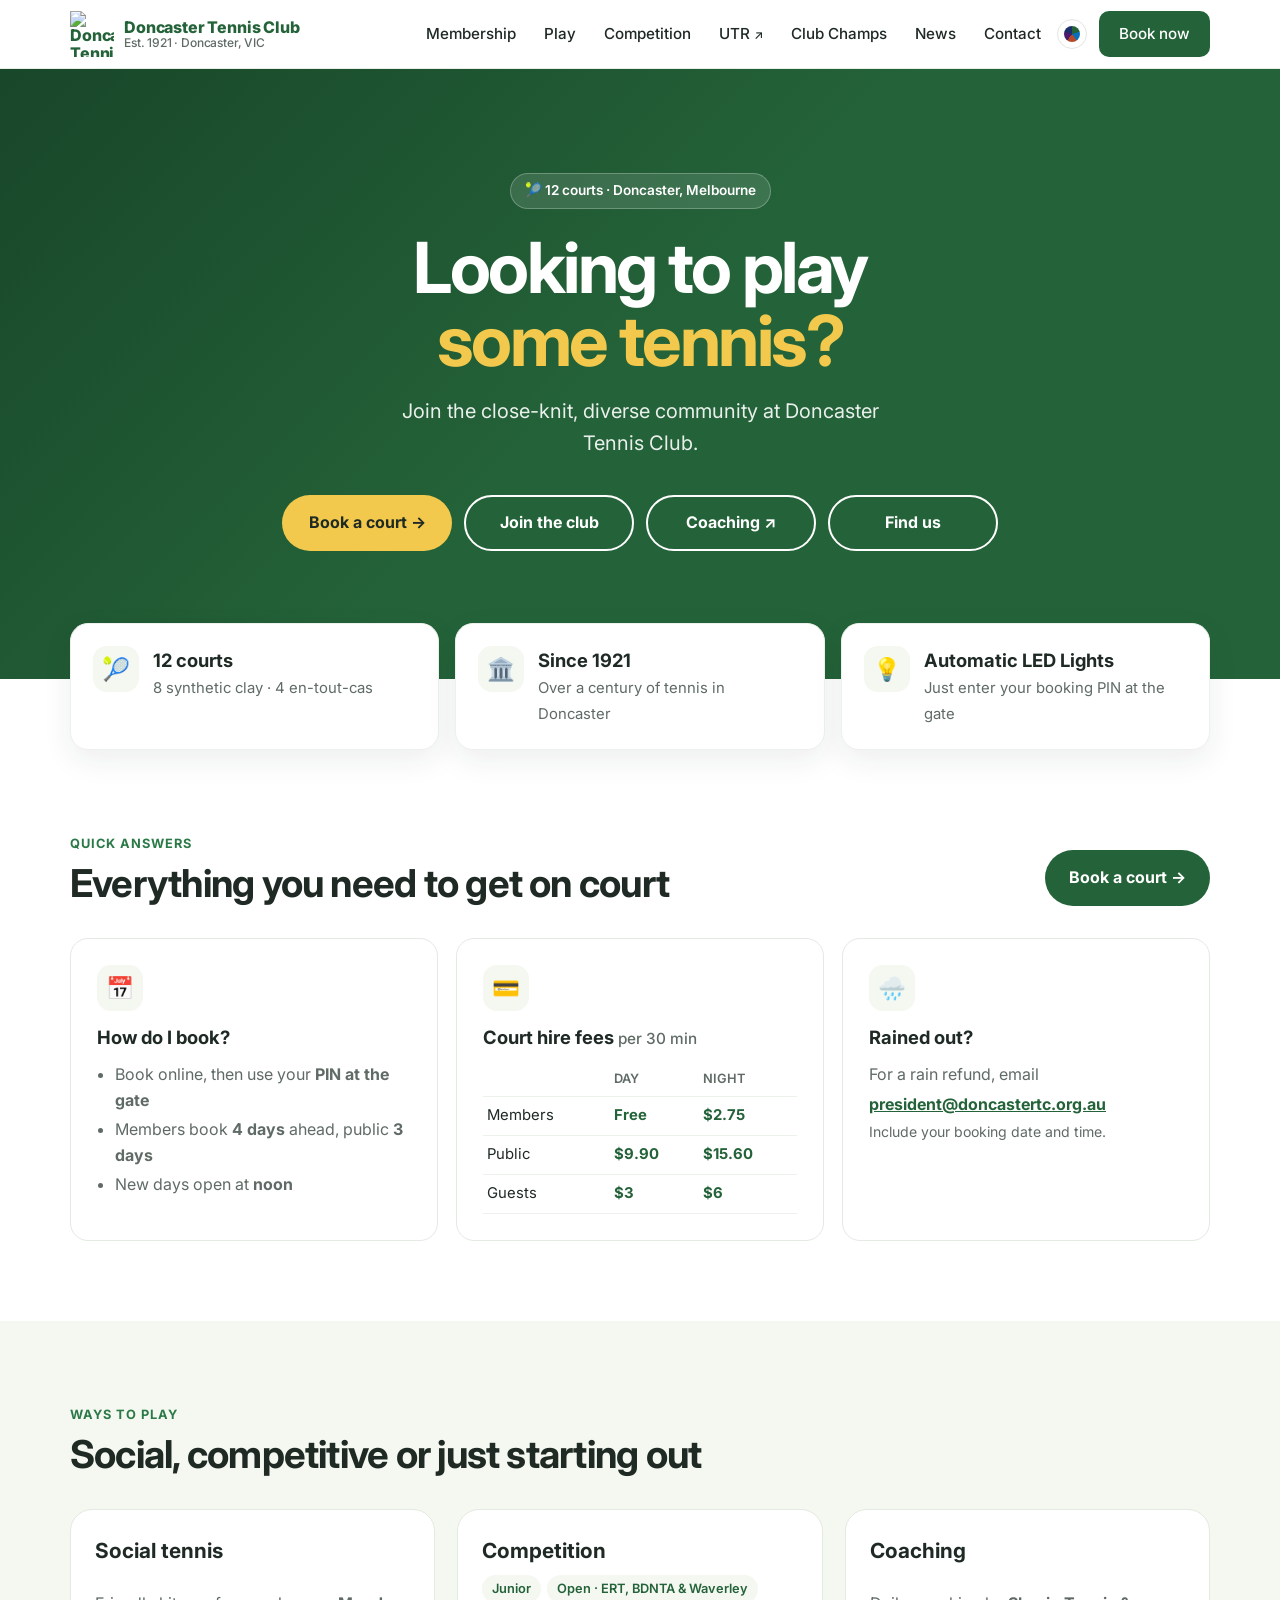
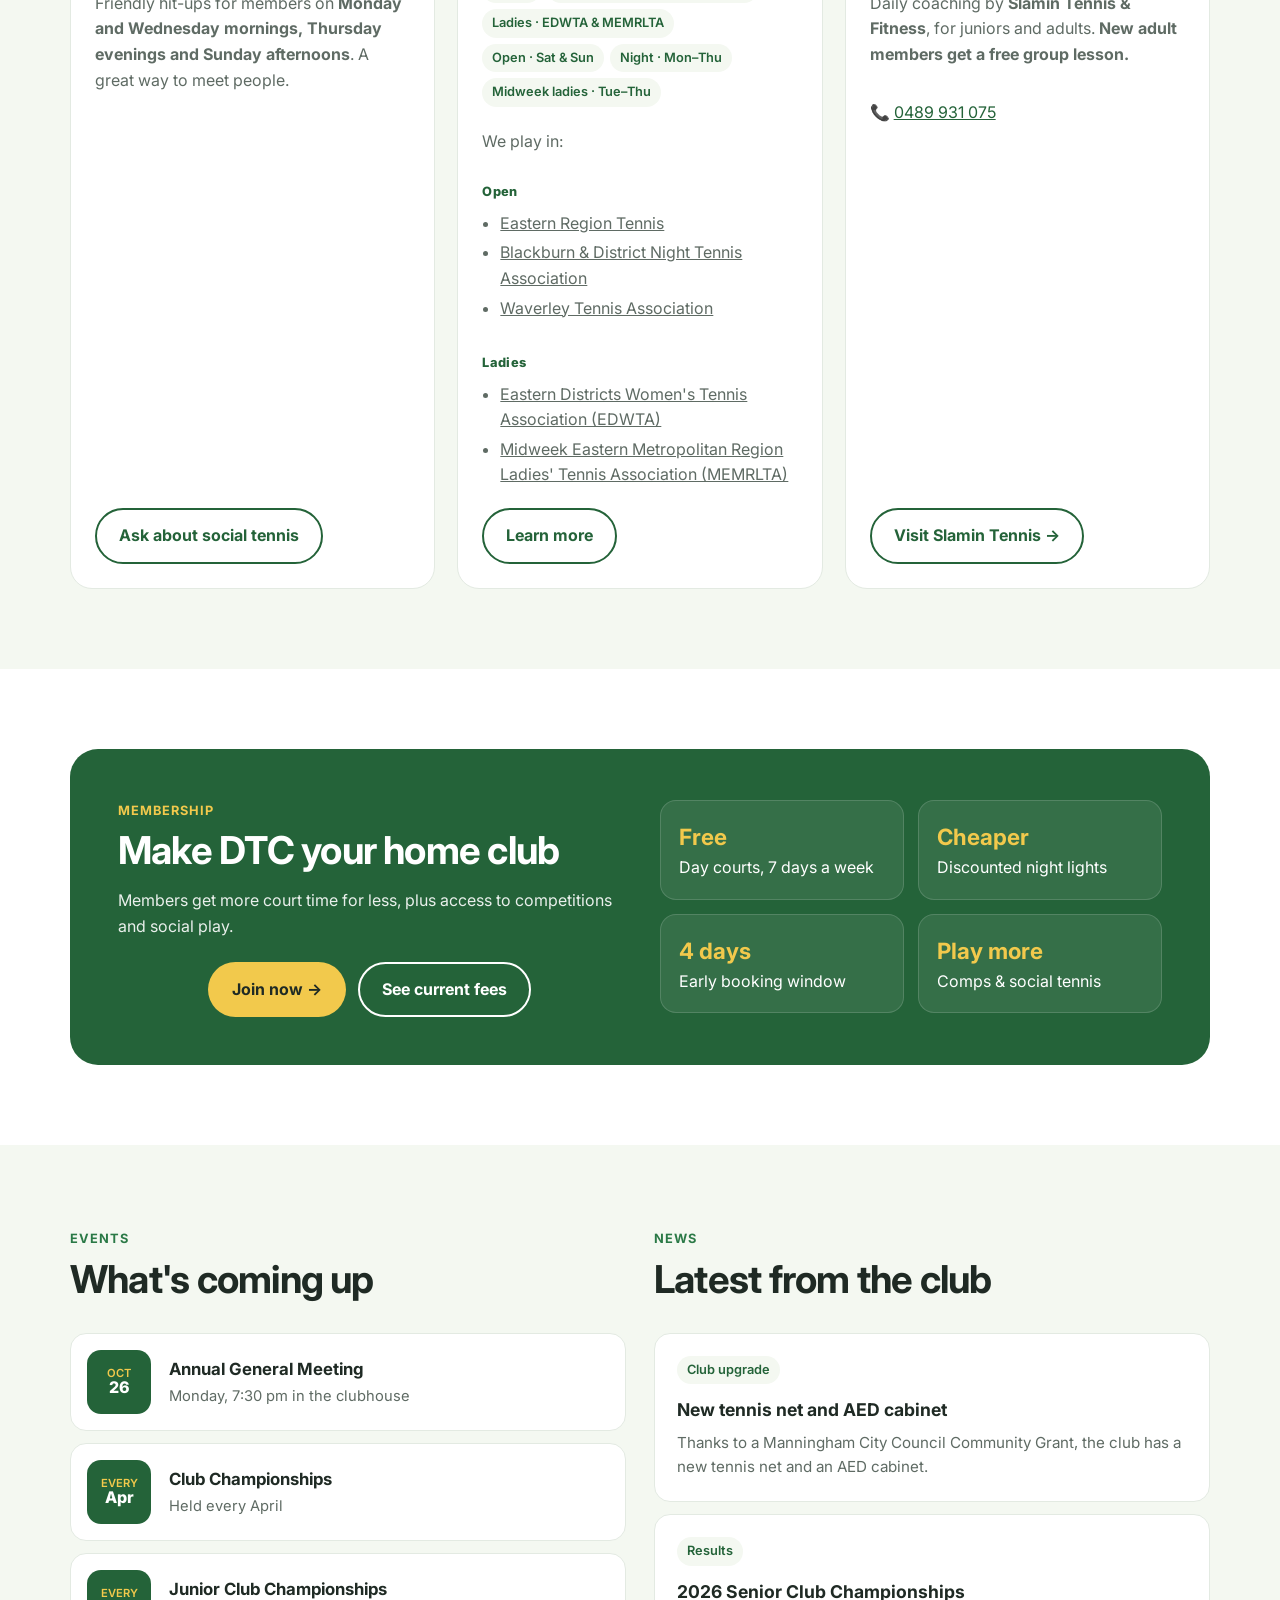
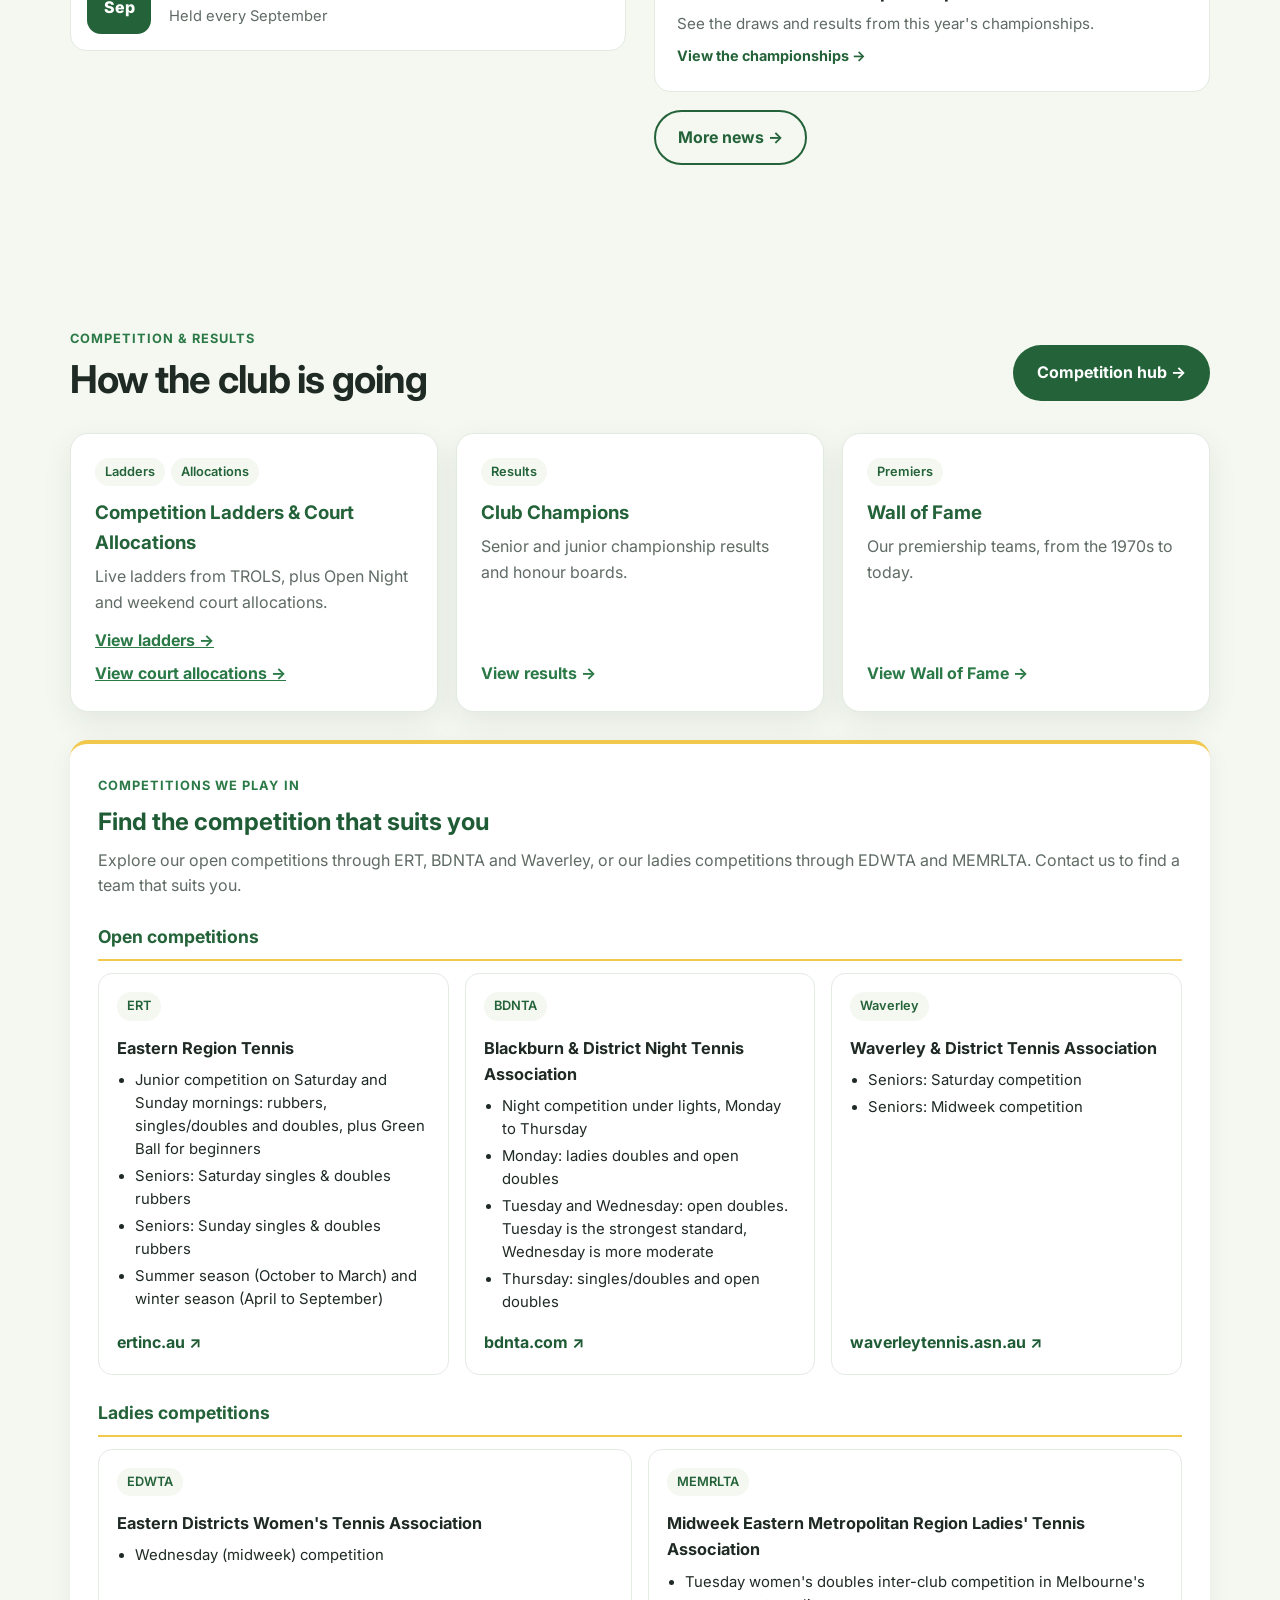
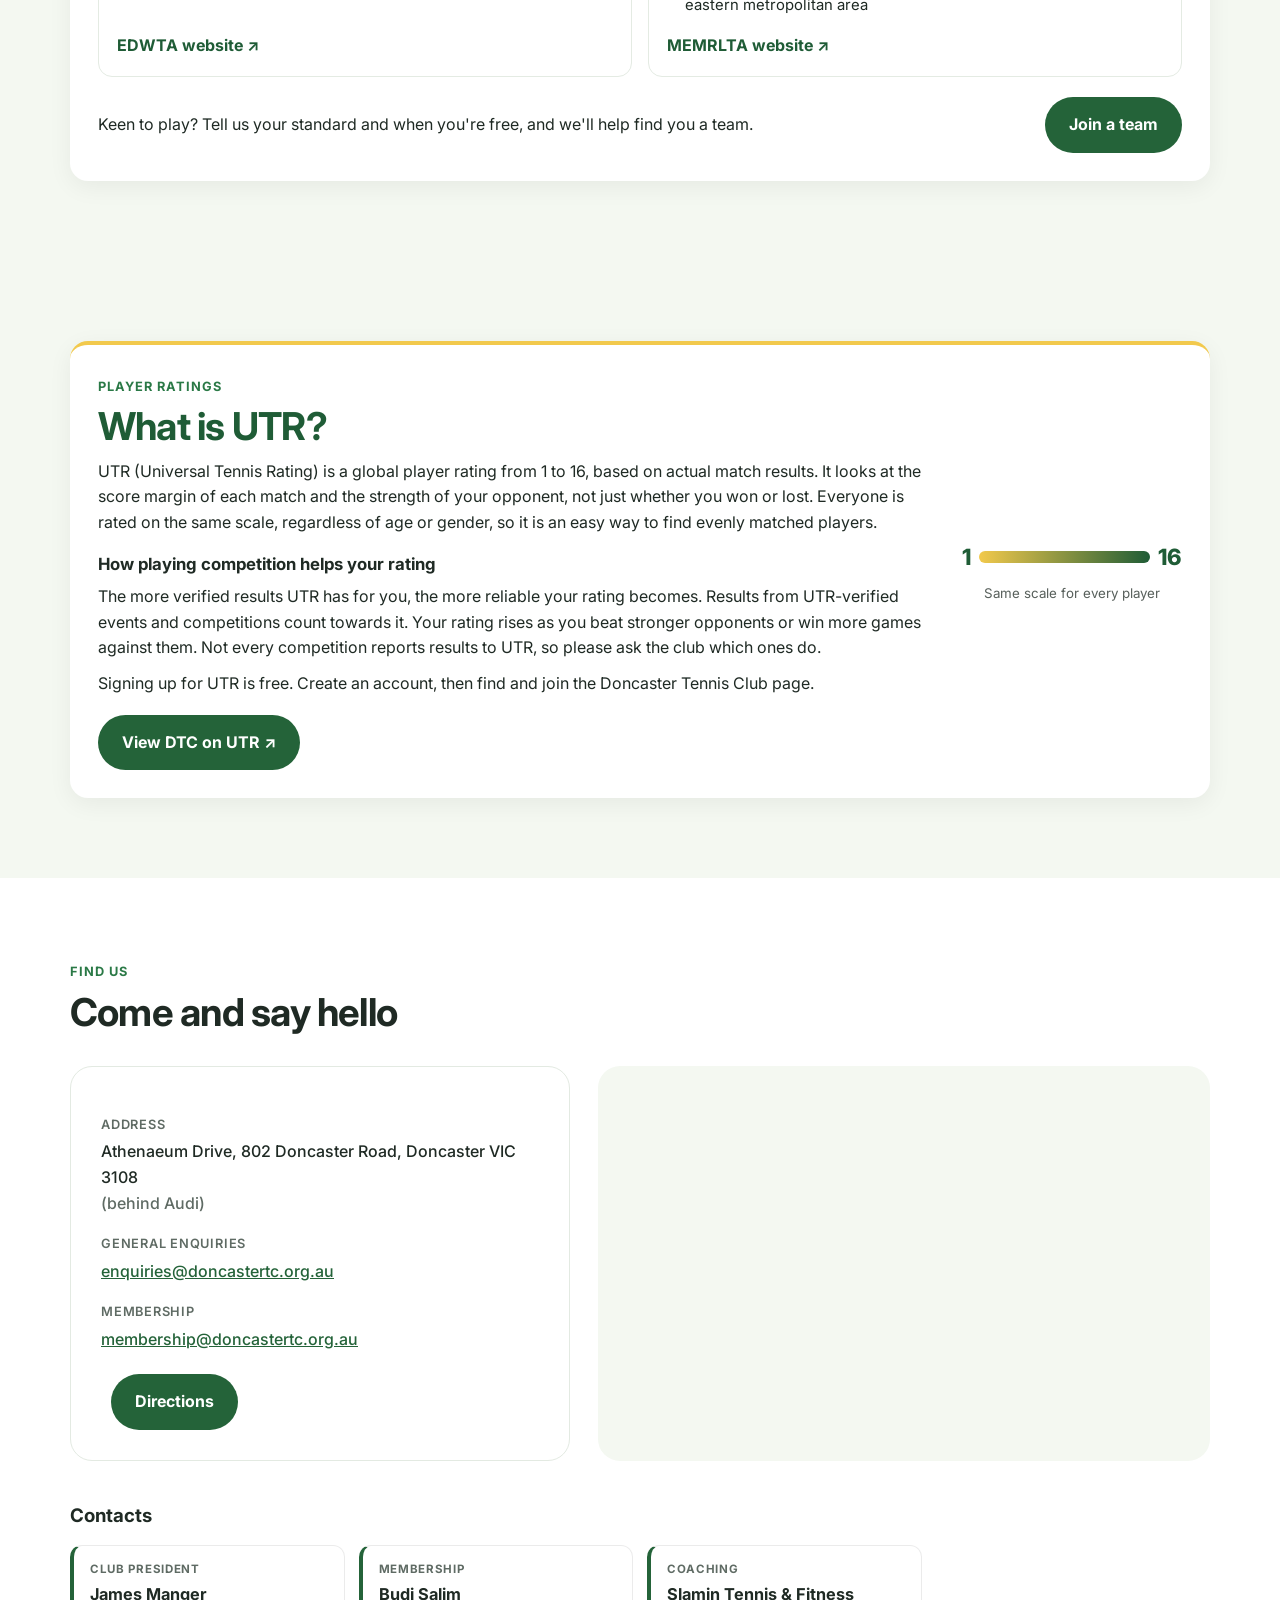
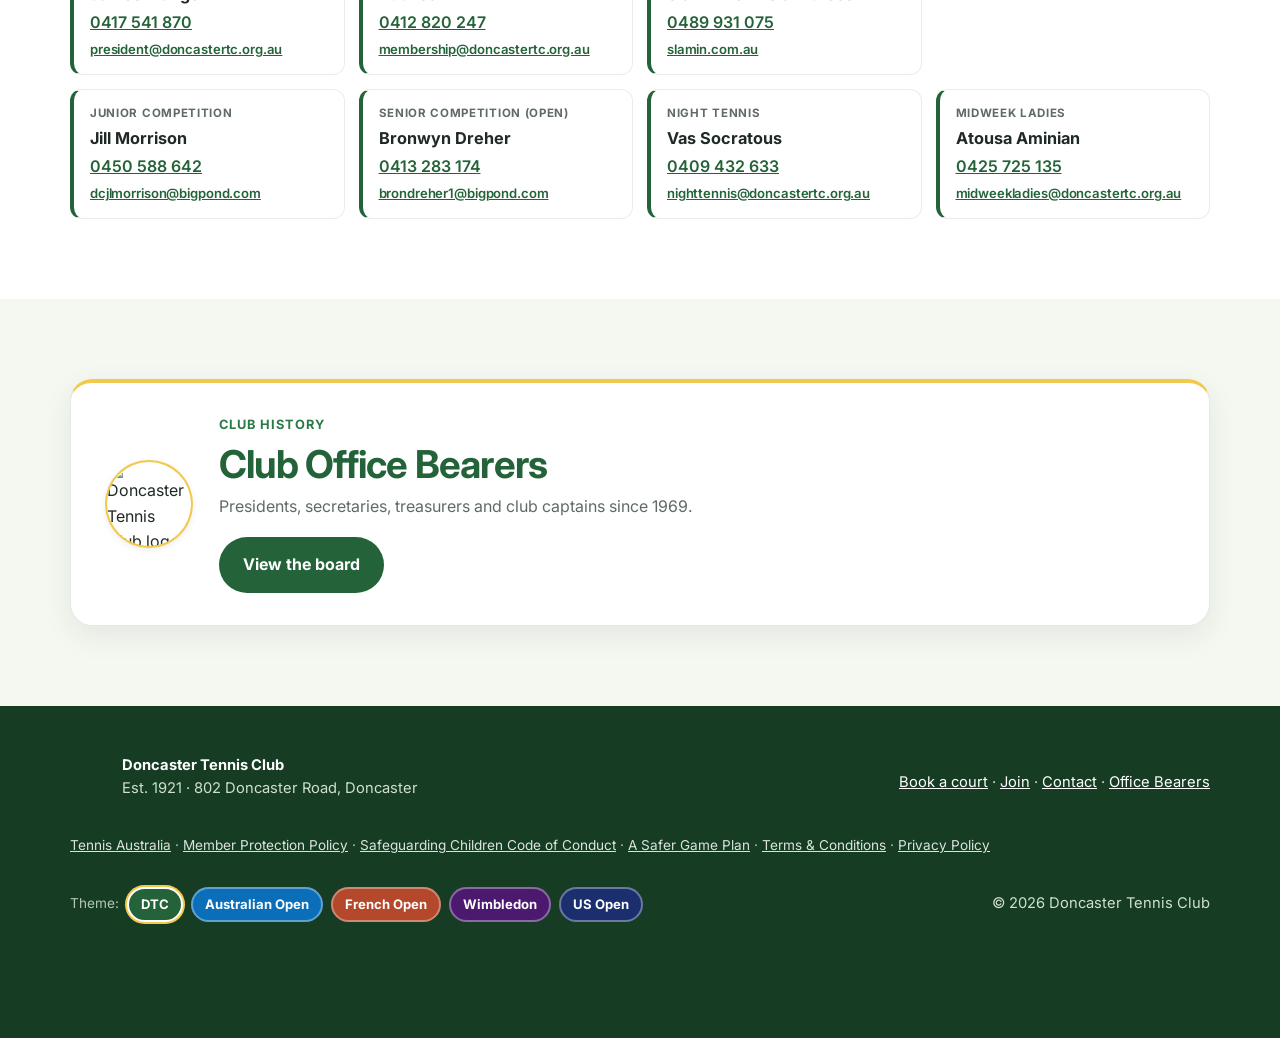
==== commit 440446aa: "Remove season sentence from Ways to Play Co-authored-by: Doncaster Tennis Club <doncastertc-afk@user" ====
--- a/index.html
+++ b/index.html
@@ -338,7 +338,7 @@
 </div></section>
 
 <section class="band" id="play"><div class="wrap">
- <div class="sh rv"><div><span class="kicker">Ways to play</span><h2>Social, competitive or just starting out</h2><p class="sub">Winter season runs April–August, summer October–March.</p></div></div>
+ <div class="sh rv"><div><span class="kicker">Ways to play</span><h2>Social, competitive or just starting out</h2></div></div>
  <div class="ways">
   <article class="way rv"><div class="way-photos" id="social-photos" hidden role="region" aria-roledescription="carousel" aria-label="Social tennis photos"></div><div class="b"><h3>Social tennis</h3><p>Friendly hit-ups for members on <b>Monday and Wednesday mornings, Thursday evenings and Sunday afternoons</b>. A great way to meet people.</p><a class="btn btn-og" href="#contacts">Ask about social tennis</a></div></article>
   <article class="way rv"><div class="way-photos" id="comp-photos" hidden role="region" aria-roledescription="carousel" aria-label="Wall of Fame competition photos"></div><div class="b"><h3>Competition</h3>
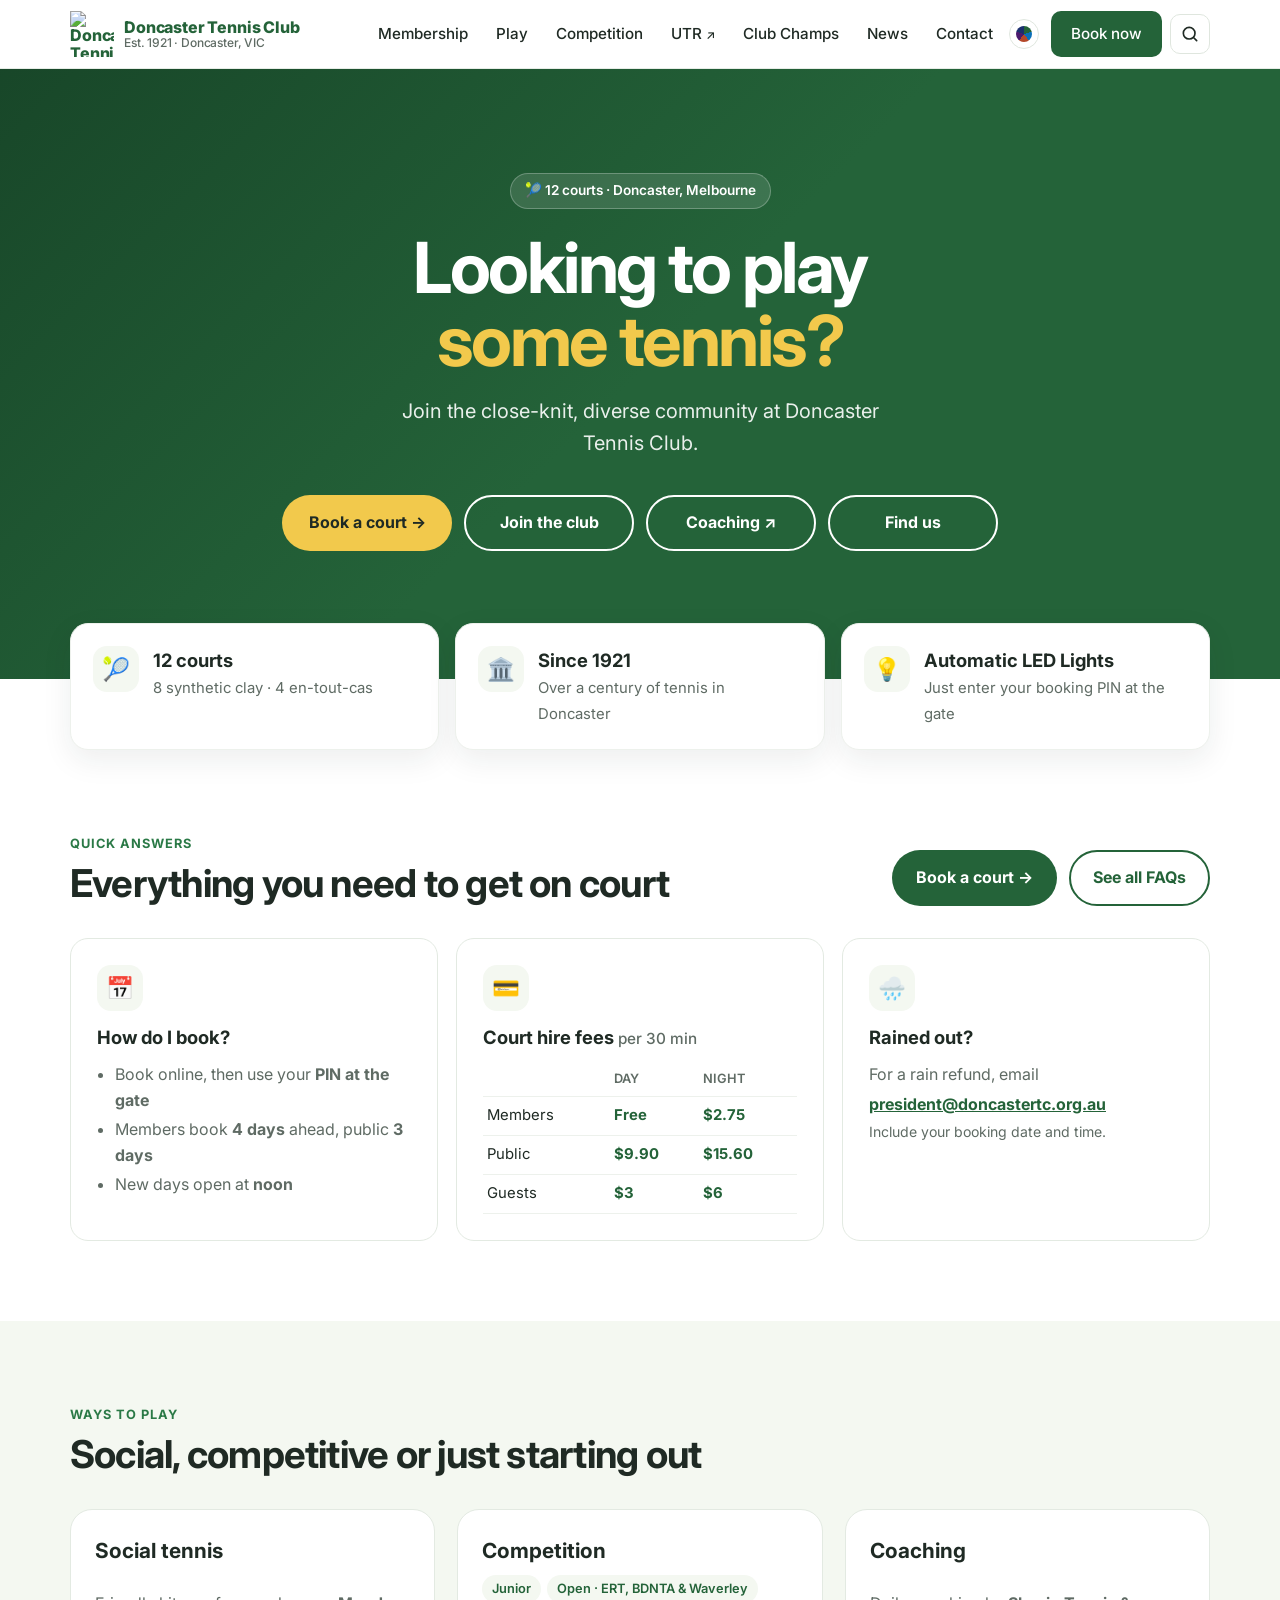
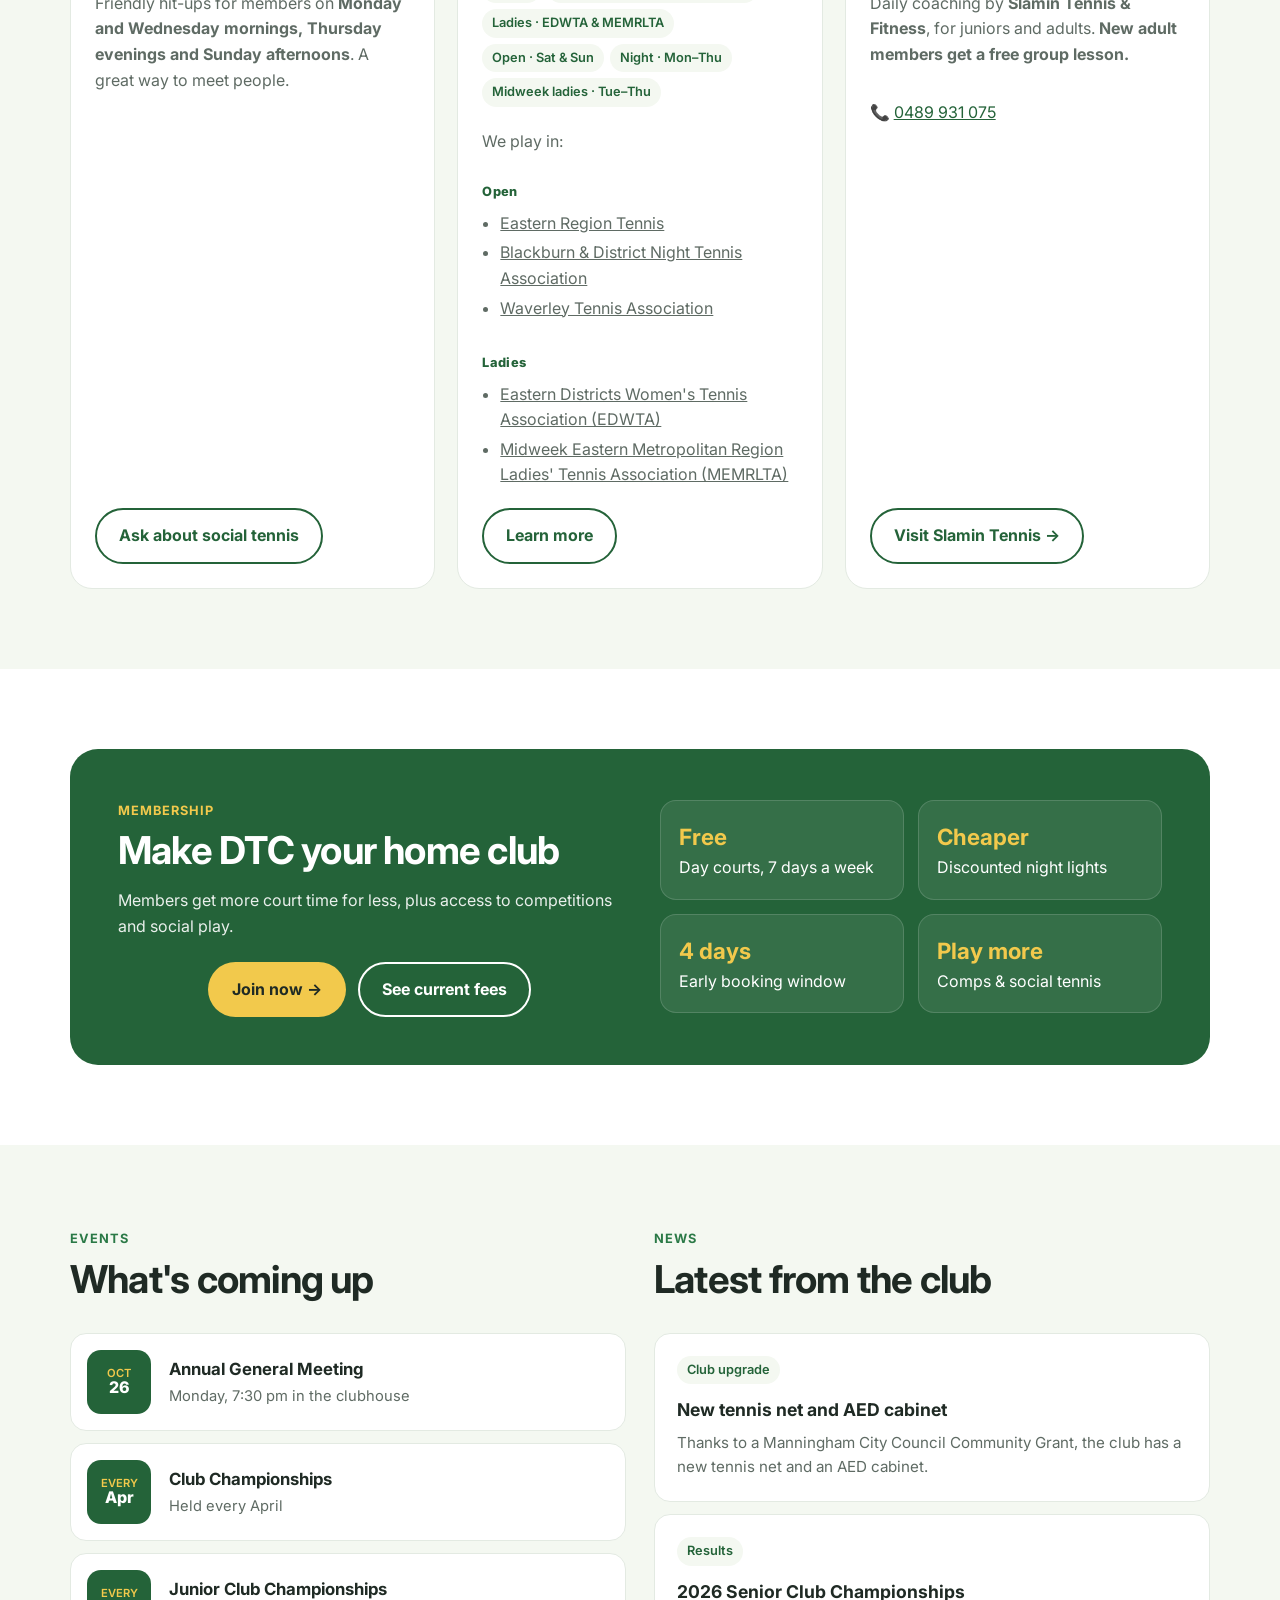
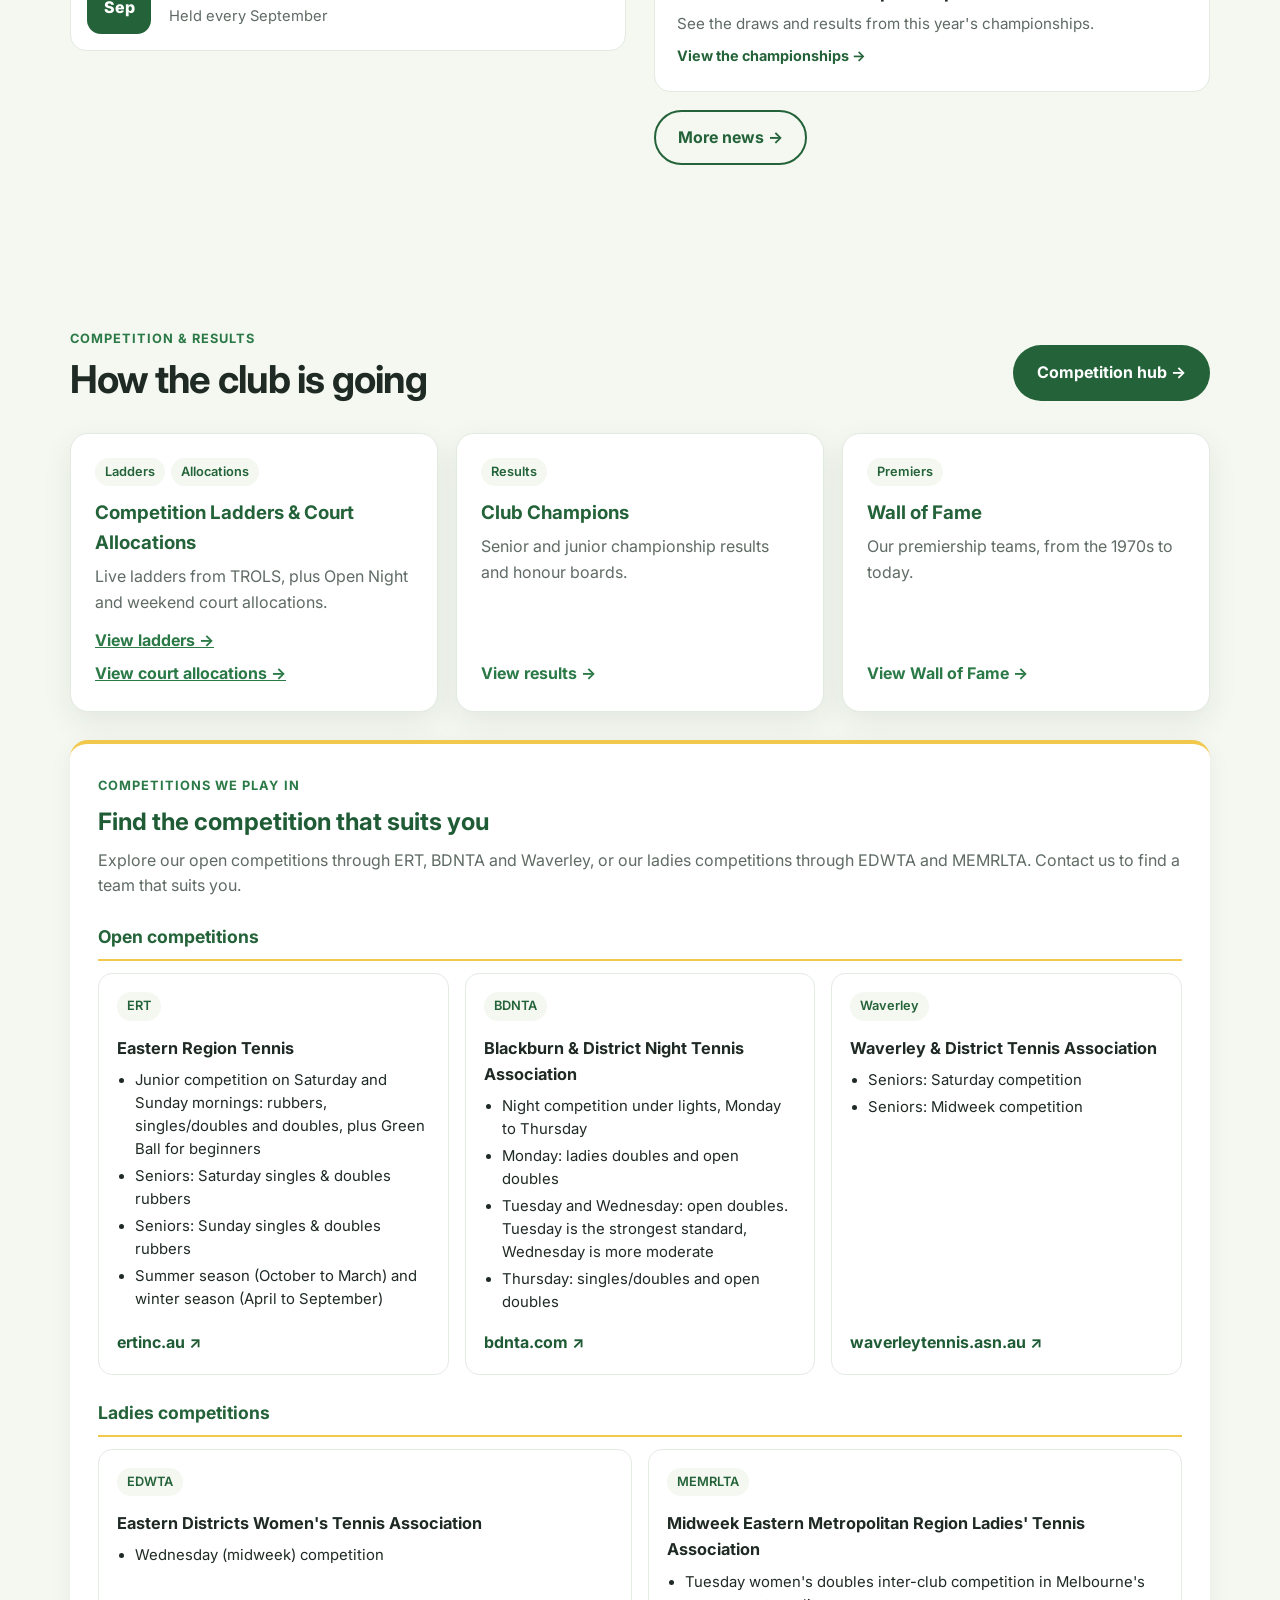
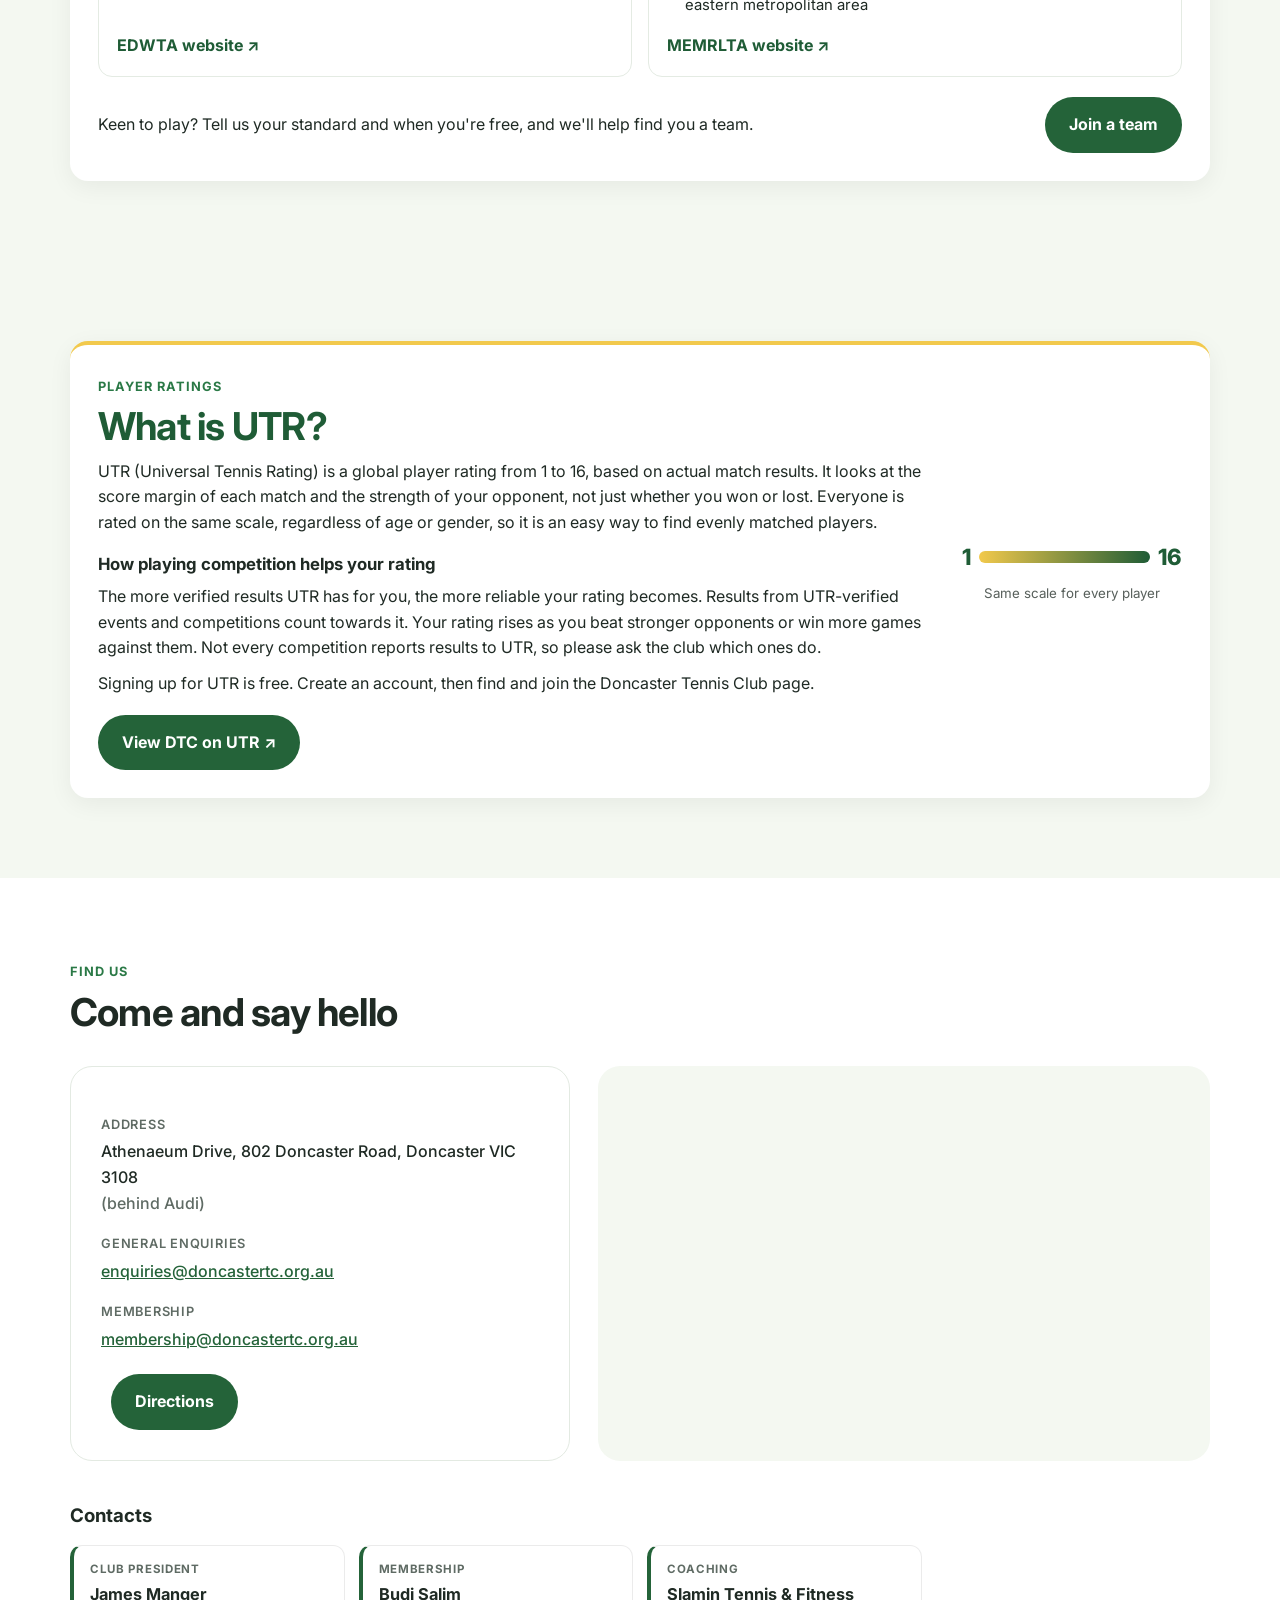
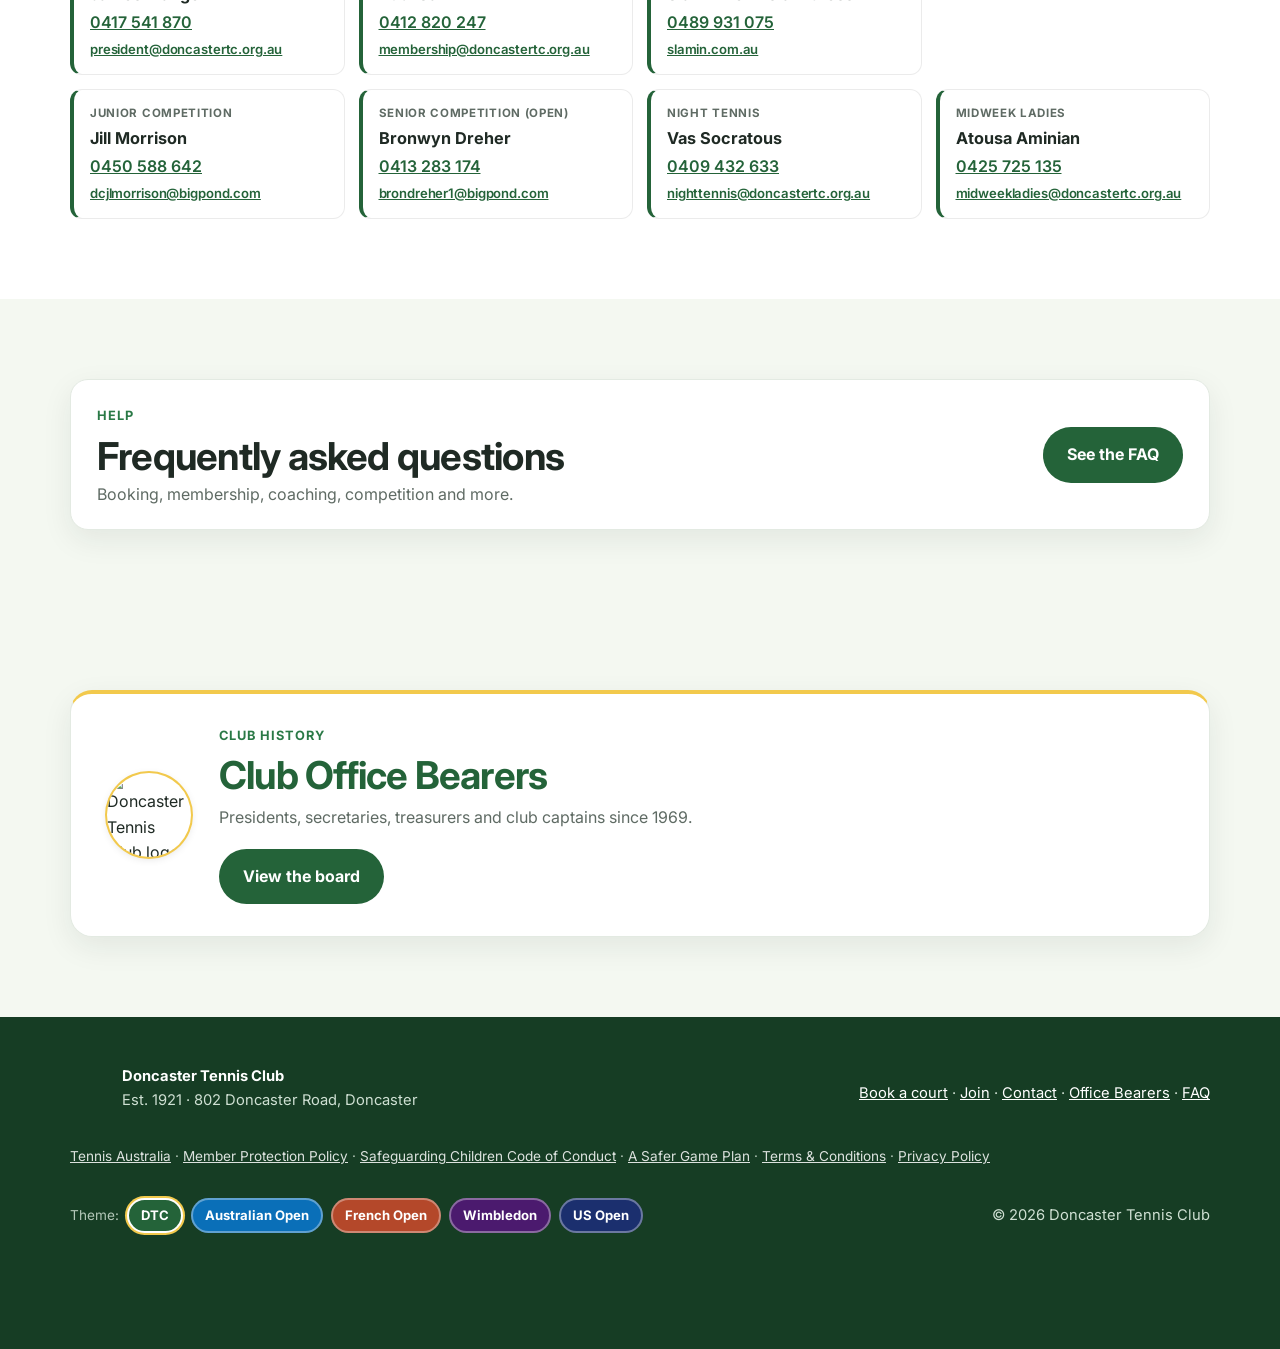
==== commit 8e9c56f1: "Add FAQ page and site-wide search Co-authored-by: Doncaster Tennis Club <doncastertc-afk@users.norep" ====
--- a/index.html
+++ b/index.html
@@ -244,7 +244,8 @@
 @media (max-width:900px){.comps-grid{grid-template-columns:1fr}.comps{padding:20px}}
 .utr{margin-top:28px;background:var(--card,#fff);border-radius:18px;box-shadow:0 6px 24px rgba(0,0,0,.06);padding:28px;display:grid;grid-template-columns:1fr 220px;gap:28px;align-items:center;border-top:4px solid var(--gold,#f2c94c)}
 .utr h2{margin:6px 0 10px;color:var(--green,#1f5c36)}.utr h3{margin:16px 0 6px;font-size:1.05rem}.utr p{margin:0 0 10px;line-height:1.6}
-.utr-btn{display:inline-block;margin-top:8px}.utr-scale{display:grid;grid-template-columns:auto 1fr auto;gap:8px;align-items:center;text-align:center}
+.utr-btn{display:inline-block;margin-top:8px}
+#utr{scroll-margin-top:90px}.utr-scale{display:grid;grid-template-columns:auto 1fr auto;gap:8px;align-items:center;text-align:center}
 .utr-n{font-weight:800;font-size:1.4rem;color:var(--green,#1f5c36)}.utr-bar{height:12px;border-radius:6px;background:linear-gradient(90deg,var(--gold,#f2c94c),var(--green,#1f5c36))}.utr-scale small{grid-column:1/-1;opacity:.75}
 .sr-only{position:absolute;width:1px;height:1px;overflow:hidden;clip:rect(0 0 0 0);white-space:nowrap}
 @media (max-width:700px){.utr{grid-template-columns:1fr;padding:20px}.utr-scale{order:-1}}
@@ -288,6 +289,7 @@
 }
 
 </style>
+<link rel="stylesheet" href="search.css">
 <script>try{var t=localStorage.getItem("dtc-theme");if(t)document.documentElement.dataset.theme=t}catch(e){}</script>
 </head>
 <body>
@@ -297,9 +299,12 @@
  <a class="brand" href="#top"><img src="logo.png" alt="Doncaster Tennis Club logo"><span>Doncaster Tennis Club<small>Est. 1921 · Doncaster, VIC</small></span></a>
  <button class="burger" aria-label="Menu" aria-expanded="false" aria-controls="menu"><span></span><span></span><span></span></button>
  <ul class="menu" id="menu">
-  <li><a href="#membership">Membership</a></li><li><a href="#play">Play</a></li><li><a href="courts.html">Competition</a></li><li><a href="https://app.utrsports.net/club/1909847" target="_blank" rel="noopener" aria-label="UTR (opens in a new tab)">UTR <span aria-hidden="true" style="font-size:.8em">↗</span></a></li><li><a href="results.html">Club Champs</a></li><li><a href="#news">News</a></li><li><a href="#contact">Contact</a></li>
+  <li><a href="#membership">Membership</a></li><li><a href="#play">Play</a></li><li><a href="courts.html">Competition</a></li><li><a href="https://app.utrsports.net/club/1909847" rel="noreferrer">UTR <span aria-hidden="true" style="font-size:.8em">↗</span></a></li><li><a href="results.html">Club Champs</a></li><li><a href="#news">News</a></li><li><a href="#contact">Contact</a></li>
   <li class="tsel"><button class="tbtn" aria-label="Colour theme" aria-expanded="false" title="Colour theme"><span class="tdot"></span></button><div class="tpop" hidden><button data-t="" data-n="DTC club colours" aria-label="DTC club colours theme" style="--sw:#246339"></button><button data-t="ao" data-n="Australian Open, Melbourne blue" aria-label="Australian Open, Melbourne blue theme" style="--sw:#0A6FB8"></button><button data-t="rg" data-n="French Open, Roland-Garros clay" aria-label="French Open, Roland-Garros clay theme" style="--sw:#B4482A"></button><button data-t="wim" data-n="Wimbledon, purple and green" aria-label="Wimbledon, purple and green theme" style="--sw:#4B1A6E"></button><button data-t="us" data-n="US Open, New York navy" aria-label="US Open, New York navy theme" style="--sw:#1B2F6E"></button></div></li><li><a class="btn btn-g" href="https://play.tennis.com.au/doncastertennisclub/Booking/BookByDate" target="_blank" rel="noopener">Book now</a></li>
  </ul>
+ <button class="sbtn" type="button" aria-label="Search the club website" aria-haspopup="dialog" aria-controls="dtc-search" aria-expanded="false" title="Search (/ or Ctrl+K)">
+  <svg viewBox="0 0 24 24" fill="none" stroke="currentColor" stroke-width="2" stroke-linecap="round" stroke-linejoin="round" aria-hidden="true"><circle cx="11" cy="11" r="7"/><path d="M20 20l-3.5-3.5"/></svg>
+ </button>
 </div></header>
 <main id="main">
 <section class="hero" id="top" style="padding:0"><!-- Hero photo: "An overhead view of a tennis court" by Simone Viani on Unsplash (Unsplash License) https://unsplash.com/photos/an-overhead-view-of-a-tennis-court-with-a-tennis-ball-and-racket-2XPHSXVT_Ls --><div class="wrap">
@@ -324,7 +329,7 @@
 
 <section id="answers"><div class="wrap">
  <div class="sh rv"><div><span class="kicker">Quick answers</span><h2>Everything you need to get on court</h2></div>
- <a class="btn btn-g" href="https://play.tennis.com.au/doncastertennisclub/Booking/BookByDate" target="_blank" rel="noopener">Book a court →</a></div>
+ <div class="ctas" style="margin:0;justify-content:flex-end"><a class="btn btn-g" href="https://play.tennis.com.au/doncastertennisclub/Booking/BookByDate" target="_blank" rel="noopener">Book a court →</a><a class="btn btn-og" href="faq.html">See all FAQs</a></div></div>
  <div class="qa">
   <article class="card rv"><div class="ico">📅</div><h3>How do I book?</h3><ul>
    <li>Book online, then use your <b>PIN at the gate</b></li><li>Members book <b>4 days</b> ahead, public <b>3 days</b></li><li>New days open at <b>noon</b></li></ul></article>
@@ -400,7 +405,8 @@
   <div class="comps-cta"><p>Keen to play? Tell us your standard and when you're free, and we'll help find you a team.</p><a class="btn btn-g" href="#contacts">Join a team</a></div>
  </div>
 </div></section>
-<section class="band utr-band"><div class="wrap"><section class="utr rv" id="utr" aria-labelledby="utr-h"><div class="utr-txt"><span class="kicker">Player ratings</span><h2 id="utr-h">What is UTR?</h2><p>UTR (Universal Tennis Rating) is a global player rating from 1 to 16, based on actual match results. It looks at the score margin of each match and the strength of your opponent, not just whether you won or lost. Everyone is rated on the same scale, regardless of age or gender, so it is an easy way to find evenly matched players.</p><h3>How playing competition helps your rating</h3><p>The more verified results UTR has for you, the more reliable your rating becomes. Results from UTR-verified events and competitions count towards it. Your rating rises as you beat stronger opponents or win more games against them. Not every competition reports results to UTR, so please ask the club which ones do.</p><p>Signing up for UTR is free. Create an account, then find and join the Doncaster Tennis Club page.</p><a class="btn btn-g utr-btn" href="https://app.utrsports.net/club/1909847" target="_blank" rel="noopener">View DTC on UTR <span aria-hidden="true">↗</span><span class="sr-only"> (opens in a new tab)</span></a></div><div class="utr-scale" aria-hidden="true"><span class="utr-n">1</span><span class="utr-bar"></span><span class="utr-n">16</span><small>Same scale for every player</small></div></section></div></section>
+<section class="band utr-band"><div class="wrap"><section class="utr rv" id="utr" aria-labelledby="utr-h"><div class="utr-txt"><span class="kicker">Player ratings</span><h2 id="utr-h">What is UTR?</h2><p>UTR (Universal Tennis Rating) is a global player rating from 1 to 16, based on actual match results. It looks at the score margin of each match and the strength of your opponent, not just whether you won or lost. Everyone is rated on the same scale, regardless of age or gender, so it is an easy way to find evenly matched players.</p><h3>How playing competition helps your rating</h3><p>The more verified results UTR has for you, the more reliable your rating becomes. Results from UTR-verified events and competitions count towards it. Your rating rises as you beat stronger opponents or win more games against them. Not every competition reports results to UTR, so please ask the club which ones do.</p><p>Signing up for UTR is free. Create an account, then find and join the Doncaster Tennis Club page.</p><a class="btn btn-g utr-btn" href="https://app.utrsports.net/club/1909847" rel="noreferrer">View DTC on UTR <span aria-hidden="true">↗</span></a>
+</div><div class="utr-scale" aria-hidden="true"><span class="utr-n">1</span><span class="utr-bar"></span><span class="utr-n">16</span><small>Same scale for every player</small></div></section></div></section>
 
 <section id="contact"><div class="wrap">
  <div class="sh rv"><div><span class="kicker">Find us</span><h2>Come and say hello</h2></div></div>
@@ -415,6 +421,14 @@
  </div>
  <div class="contacts rv" id="contacts" style="scroll-margin-top:90px"><h3>Contacts</h3><div class="cgrid"><div class="cc"><span class="cr">Club President</span><b>James Manger</b><a href="tel:+61417541870">0417 541 870</a><a href="mailto:president@doncastertc.org.au">president@doncastertc.org.au</a></div><div class="cc"><span class="cr">Membership</span><b>Budi Salim</b><a href="tel:+61412820247">0412 820 247</a><a href="mailto:membership@doncastertc.org.au">membership@doncastertc.org.au</a></div><div class="cc"><span class="cr">Coaching</span><b>Slamin Tennis &amp; Fitness</b><a href="tel:+61489931075">0489 931 075</a><a href="https://slamin.com.au" target="_blank" rel="noopener">slamin.com.au</a></div></div><div class="cgrid" style="margin-top:14px"><div class="cc"><span class="cr">Junior competition</span><b>Jill Morrison</b><a href="tel:+61450588642">0450 588 642</a><a href="mailto:dcjlmorrison@bigpond.com">dcjlmorrison@bigpond.com</a></div><div class="cc"><span class="cr">Senior competition (Open)</span><b>Bronwyn Dreher</b><a href="tel:+61413283174">0413 283 174</a><a href="mailto:brondreher1@bigpond.com">brondreher1@bigpond.com</a></div><div class="cc"><span class="cr">Night tennis</span><b>Vas Socratous</b><a href="tel:+61409432633">0409 432 633</a><a href="mailto:nighttennis@doncastertc.org.au">nighttennis@doncastertc.org.au</a></div><div class="cc"><span class="cr">Midweek ladies</span><b>Atousa Aminian</b><a href="tel:+61425725135">0425 725 135</a><a href="mailto:midweekladies@doncastertc.org.au">midweekladies@doncastertc.org.au</a></div></div></div>
 </div></section>
+<section class="band" id="faq-cta" aria-labelledby="faq-cta-h">
+ <div class="wrap">
+  <div class="faq-cta rv" style="display:flex;align-items:center;justify-content:space-between;gap:20px;flex-wrap:wrap;background:#fff;border:1px solid #e3eae2;border-radius:var(--r);padding:22px 26px;box-shadow:var(--sh)">
+   <div><span class="kicker">Help</span><h2 id="faq-cta-h" style="margin:6px 0 4px">Frequently asked questions</h2><p style="margin:0;color:var(--m)">Booking, membership, coaching, competition and more.</p></div>
+   <a class="btn btn-g" href="faq.html">See the FAQ</a>
+  </div>
+ </div>
+</section>
 <section class="band" id="office-bearers-cta" aria-labelledby="ob-cta-h">
  <div class="wrap">
   <a class="ob-cta rv" href="office-bearers.html">
@@ -431,7 +445,7 @@
 </main>
 <footer><div class="wrap">
  <div class="fb"><img src="logo.png" alt=""><div><b style="color:#fff">Doncaster Tennis Club</b><br>Est. 1921 · 802 Doncaster Road, Doncaster<div class="soc" data-social hidden></div></div></div>
- <div><a href="https://play.tennis.com.au/doncastertennisclub/Booking/BookByDate">Book a court</a> · <a href="https://play.tennis.com.au/doncastertennisclub/Membership/Join">Join</a> · <a href="mailto:enquiries@doncastertc.org.au">Contact</a> · <a href="office-bearers.html">Office Bearers</a></div>
+ <div><a href="https://play.tennis.com.au/doncastertennisclub/Booking/BookByDate">Book a court</a> · <a href="https://play.tennis.com.au/doncastertennisclub/Membership/Join">Join</a> · <a href="mailto:enquiries@doncastertc.org.au">Contact</a> · <a href="office-bearers.html">Office Bearers</a> · <a href="faq.html">FAQ</a></div>
  <div class="fpol" style="font-size:.85rem;opacity:.85"><a href="https://www.tennis.com.au/" target="_blank" rel="noopener">Tennis Australia</a> · <a href="https://www.tennis.com.au/tas/files/2016/04/Member-Protection-Policy.pdf" target="_blank" rel="noopener">Member Protection Policy</a> · <a href="https://www.tennis.com.au/nsw/files/2021/12/Safeguarding-Children-Code-of-Conduct-6-Oct-2021.pdf" target="_blank" rel="noopener">Safeguarding Children Code of Conduct</a> · <a href="https://www.tennis.com.au/information-for-clubs-associations" target="_blank" rel="noopener">A Safer Game Plan</a> · <a href="https://www.tennis.com.au/conditions-of-use" target="_blank" rel="noopener">Terms &amp; Conditions</a> · <a href="https://www.tennis.com.au/privacy" target="_blank" rel="noopener">Privacy Policy</a></div>
  <div class="themes" role="group" aria-label="Colour theme"><span>Theme:</span><button data-t="" style="--sw:#246339">DTC</button><button data-t="ao" style="--sw:#0A6FB8">Australian Open</button><button data-t="rg" style="--sw:#B4482A">French Open</button><button data-t="wim" style="--sw:#4B1A6E">Wimbledon</button><button data-t="us" style="--sw:#1B2F6E">US Open</button></div>
  <div>© <span id="yr">2026</span> Doncaster Tennis Club</div>
@@ -676,4 +690,6 @@
 })();
 </script>
 <script>addEventListener("load",function(){var h=location.hash;if(h=="#utr"||h=="#competitions")setTimeout(function(){document.getElementById(h.slice(1)).scrollIntoView()},400)})</script>
+<script src="search.js" defer></script>
+<script data-goatcounter="https://doncastertc.goatcounter.com/count" async src="https://gc.zgo.at/count.js"></script>
 </body></html>
--- a/search.css
+++ b/search.css
@@ -0,0 +1,55 @@
+/* Site search mock-up — DTC branding, used by search.js on every page */
+.sbtn{order:3;flex-shrink:0;width:40px;height:40px;margin-left:8px;border:1px solid #dfe6de;border-radius:10px;background:#fff;color:var(--t);cursor:pointer;display:grid;place-items:center;padding:0;transition:background .15s,color .15s,border-color .15s}
+.sbtn svg{width:20px;height:20px;display:block}
+.sbtn:hover,.sbtn:focus-visible{background:var(--l);color:var(--g);border-color:var(--g);outline:none}
+.sbtn[aria-expanded=true]{background:var(--l);color:var(--g)}
+.menu{margin-left:auto}
+.burger{order:4}
+
+.s-ov{position:fixed;inset:0;z-index:200;display:flex;align-items:flex-start;justify-content:center;padding:56px 20px 28px;background:rgba(31,42,36,.46);backdrop-filter:blur(8px);-webkit-backdrop-filter:blur(8px)}
+.s-ov[hidden]{display:none}
+.s-panel{width:min(680px,100%);max-height:100%;background:#fff;border-radius:var(--r);box-shadow:0 24px 60px rgba(31,42,36,.22);border-top:4px solid var(--y);display:flex;flex-direction:column;overflow:hidden;color:var(--t)}
+.s-head{display:flex;align-items:center;gap:10px;padding:14px 16px 12px;border-bottom:1px solid #e6ece6}
+.s-ico{flex-shrink:0;color:var(--g);display:grid;place-items:center}
+.s-ico svg{width:22px;height:22px}
+.s-input{flex:1;min-width:0;border:0;background:transparent;font:inherit;font-size:1.15rem;font-weight:500;color:var(--t);outline:none;padding:8px 0}
+.s-input::placeholder{color:var(--m);font-weight:400}
+.s-x{flex-shrink:0;width:36px;height:36px;border:0;border-radius:10px;background:transparent;color:var(--m);cursor:pointer;display:grid;place-items:center;padding:0}
+.s-x:hover,.s-x:focus-visible{background:var(--l);color:var(--t);outline:none}
+.s-x svg{width:18px;height:18px}
+.s-keys{display:flex;gap:6px;flex-shrink:0}
+.s-keys kbd{font:600 .7rem/1 Inter,system-ui,sans-serif;color:var(--m);border:1px solid #dfe6de;background:#f7faf6;border-radius:6px;padding:3px 6px}
+.s-body{overflow:auto;padding:6px 8px 12px;flex:1;-webkit-overflow-scrolling:touch;min-height:0}
+.s-msg{margin:0;padding:28px 20px;text-align:center;color:var(--m);font-size:.95rem}
+.s-msg b{color:var(--t)}
+.s-group{padding:8px 8px 2px}
+.s-label{margin:0 8px 6px;color:var(--g2);font-weight:700;text-transform:uppercase;letter-spacing:.08em;font-size:.72rem}
+.s-list{list-style:none;margin:0;padding:0;display:flex;flex-direction:column;gap:4px}
+.s-item{display:flex;gap:12px;align-items:flex-start;text-decoration:none;color:inherit;padding:8px 12px;border-radius:12px;border:1px solid transparent}
+.s-item:hover,.s-item:focus-visible,.s-item.is-active{background:var(--l);border-color:#e3ece0;outline:none}
+.s-thumb{flex-shrink:0;width:52px;height:52px;border-radius:10px;object-fit:cover;background:#e8eee6}
+.s-item.has-thumb .s-text{padding-top:1px}
+.s-title{font-weight:700;font-size:.98rem;letter-spacing:-.01em;line-height:1.3;color:var(--t)}
+.s-snips{margin:3px 0 0;font-size:.85rem;line-height:1.4;color:var(--m);display:-webkit-box;-webkit-line-clamp:2;-webkit-box-orient:vertical;overflow:hidden}.s-snips:empty{display:none}
+.s-path{margin:4px 0 0;font-size:.75rem;font-weight:600;color:var(--g2)}
+.s-item mark{background:color-mix(in srgb,var(--y) 78%,#fff);color:var(--t);font-weight:700;padding:0 .12em;border-radius:3px}
+.s-foot{padding:7px 16px 8px;border-top:1px solid #e6ece6;color:var(--m);font-size:.75rem;display:flex;justify-content:space-between;gap:12px;flex-wrap:wrap;background:#fff;flex-shrink:0}
+.s-foot span{white-space:nowrap}.s-hint{margin-left:auto}
+
+@media (max-width:1020px){
+  .menu{margin-left:0}
+  .sbtn{margin-left:auto;width:44px;height:44px}
+  .s-ov{padding:8px;align-items:stretch}
+  .s-panel{width:100%;max-height:none;height:100%;border-radius:16px}
+  .s-hint{display:none}
+  .s-foot{justify-content:flex-start}
+  .s-item{padding:7px 10px}
+
+  .s-input{font-size:1.05rem}
+  .s-keys{display:none}
+  .s-thumb{width:48px;height:48px}
+}
+@media (prefers-reduced-motion:reduce){
+  .sbtn,.s-item,.s-x{transition:none}
+  .s-ov{backdrop-filter:none;-webkit-backdrop-filter:none}
+}
